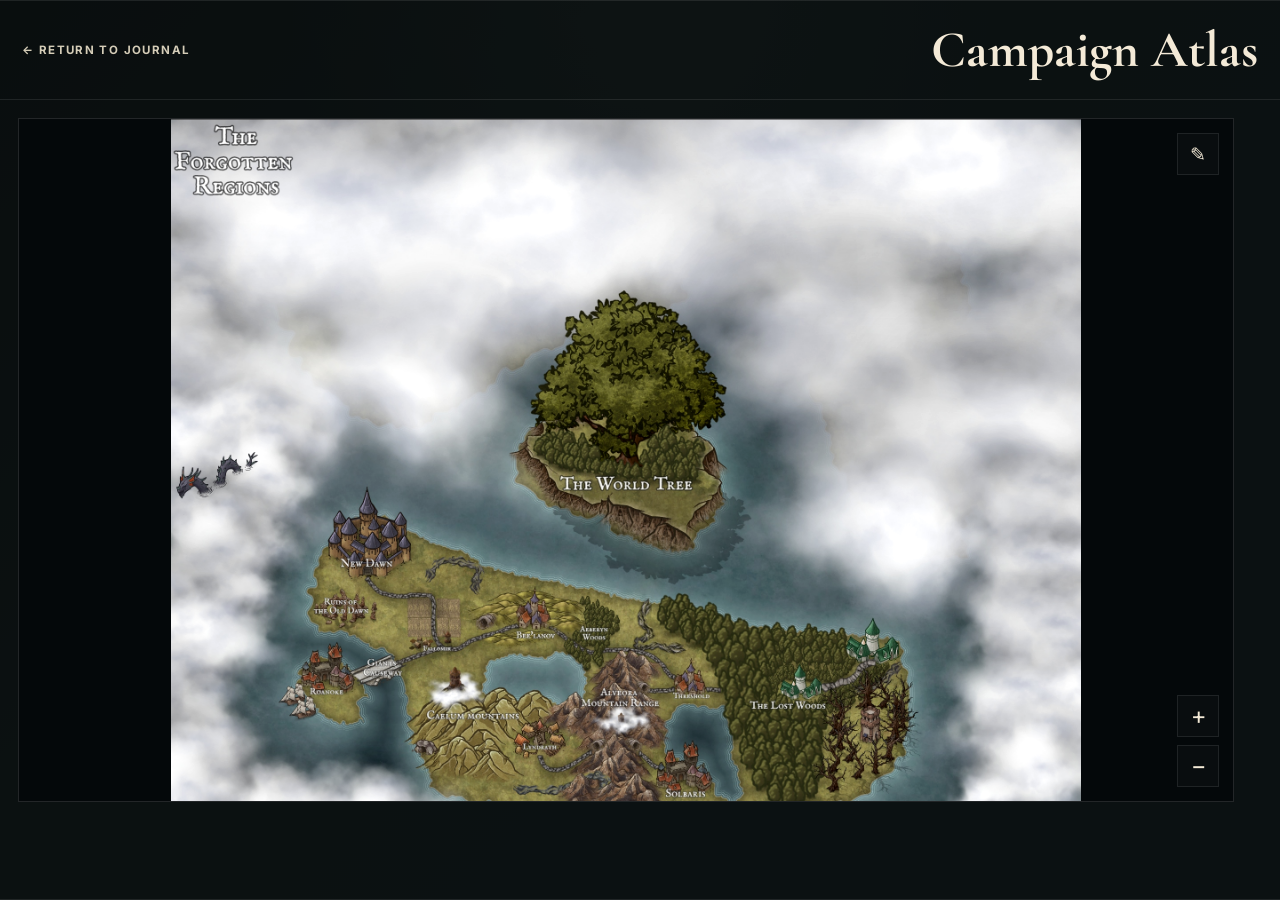
==== map.html @ 9b757362 "Fix the map state logic so the world overview shows by default, point descriptions show when clicked" ====
<!DOCTYPE html>
<html lang="en">
  <head>
    <meta charset="UTF-8" />
    <meta name="viewport" content="width=device-width, initial-scale=1.0" />
    <title>First Light | Interactive Campaign Map</title>
    <meta
      name="description"
      content="Interactive campaign map for the First Light adventure."
    />
    <link rel="preconnect" href="https://fonts.googleapis.com" />
    <link rel="preconnect" href="https://fonts.gstatic.com" crossorigin />
    <link
      href="https://fonts.googleapis.com/css2?family=Cormorant+Garamond:wght@400;500;600;700&family=Inter:wght@400;500;600;700&display=swap"
      rel="stylesheet"
    />
    <style>
      * { box-sizing: border-box; }

      :root {
        --bg: #0b1114;
        --panel: rgba(14, 18, 21, 0.86);
        --panel-soft: rgba(255, 255, 255, 0.04);
        --gold: #d9b56b;
        --ink: #f4ead7;
        --muted: #d5cdb8;
        --edge: rgba(255,255,255,0.09);
        --danger: #cf7c6f;
      }

      html, body {
        margin: 0;
        min-height: 100%;
        height: 100%;
        background:
          radial-gradient(circle at top, rgba(94, 119, 106, 0.16), transparent 32%),
          linear-gradient(135deg, #06090b 0%, #0f1719 35%, #111b20 100%);
        color: var(--ink);
        font-family: "Inter", sans-serif;
      }

      body {
        display: flex;
        justify-content: center;
        align-items: stretch;
        padding: 0;
      }

      .map-page {
        width: 100vw;
        max-width: none;
        background: rgba(10, 15, 16, 0.8);
        border: 1px solid var(--edge);
        border-left: none;
        border-right: none;
      }

      .topbar {
        display: flex;
        justify-content: space-between;
        align-items: center;
        gap: 16px;
        padding: 18px 22px;
        border-bottom: 1px solid var(--edge);
      }

      .back-link {
        color: var(--muted);
        text-decoration: none;
        letter-spacing: 0.12em;
        text-transform: uppercase;
        font-size: 0.72rem;
        font-weight: 700;
      }

      .header-title {
        font-family: "Cormorant Garamond", Georgia, serif;
        font-size: clamp(2.2rem, 4vw, 3.4rem);
        margin: 0;
      }

      .map-layout {
        display: grid;
        grid-template-columns: minmax(0, 1fr);
        gap: 18px;
        padding: 18px;
      }

      .map-layout.with-panel {
        grid-template-columns: minmax(0, 2.2fr) minmax(260px, 0.8fr);
      }

      .map-stage-wrap {
        position: relative;
        border: 1px solid var(--edge);
        background: #0d1113;
        overflow: hidden;
        min-height: 420px;
        aspect-ratio: 16 / 9;
        max-height: 76vh;
      }

      .map-stage {
        position: relative;
        width: 100%;
        height: 100%;
        min-height: 420px;
        overflow: hidden;
        cursor: grab;
        user-select: none;
      }

      .map-stage.dragging {
        cursor: grabbing;
      }

      .map-viewport {
        position: absolute;
        inset: 0;
        transform-origin: center center;
        transition: transform 0.12s ease-out;
      }

      .map-image {
        position: absolute;
        inset: 0;
        width: 100%;
        height: 100%;
        object-fit: contain;
        object-position: center center;
        background: #0d1113;
        filter: saturate(0.85) contrast(1.08);
      }

      .map-pin {
        position: absolute;
        width: 18px;
        height: 18px;
        border-radius: 50%;
        padding: 0;
        border: 2px solid rgba(255,255,255,0.8);
        background: radial-gradient(circle, #f7e7b4 0%, #d7b157 45%, #8d671e 100%);
        box-shadow: 0 0 0 7px rgba(215,177,87,0.2), 0 0 18px rgba(215,177,87,0.45);
        transform: translate(-50%, -50%);
        cursor: pointer;
        transition: transform 120ms ease, box-shadow 120ms ease;
        z-index: 2;
      }

      .map-pin:hover,
      .map-pin.selected {
        transform: translate(-50%, -50%) scale(1.16);
        box-shadow: 0 0 0 8px rgba(215,177,87,0.26), 0 0 22px rgba(215,177,87,0.6);
      }

      .map-pin.selected {
        outline: 2px solid rgba(255,255,255,0.9);
      }

      .panel-toggle {
        position: absolute;
        top: 14px;
        right: 14px;
        z-index: 5;
        width: 42px;
        height: 42px;
        display: inline-flex;
        align-items: center;
        justify-content: center;
        border: 1px solid var(--edge);
        background: rgba(10, 15, 16, 0.82);
        color: var(--ink);
        font-size: 1.2rem;
        cursor: pointer;
      }

      .map-details {
        display: none;
        background: rgba(255,255,255,0.02);
        border: 1px solid var(--edge);
        padding: 18px;
      }

      .map-layout.with-panel .map-details {
        display: block;
      }

      .zoom-controls {
        position: absolute;
        right: 14px;
        bottom: 14px;
        display: flex;
        flex-direction: column;
        gap: 8px;
        z-index: 4;
      }

      .zoom-controls button {
        width: 42px;
        height: 42px;
        font-size: 1.5rem;
        line-height: 1;
        padding: 0;
        border: 1px solid var(--edge);
        background: rgba(10, 15, 16, 0.84);
        color: var(--ink);
        cursor: pointer;
      }

      .zoom-controls button:disabled {
        opacity: 0.45;
        cursor: not-allowed;
      }

      .panel-kicker {
        margin: 0 0 8px;
        color: var(--gold);
        text-transform: uppercase;
        letter-spacing: 0.15em;
        font-size: 0.66rem;
        font-weight: 700;
      }

      .chapter-summary h2 {
        margin: 0 0 12px;
        font-family: "Cormorant Garamond", Georgia, serif;
        font-size: clamp(2.2rem, 3vw, 3rem);
        line-height: 0.9;
      }

      .chapter-summary p {
        color: var(--muted);
        line-height: 1.7;
        margin: 0 0 18px;
      }

      .meta-list {
        display: flex;
        flex-wrap: wrap;
        gap: 10px;
      }

      .meta-list span {
        display: inline-block;
        border: 1px solid rgba(255,255,255,0.08);
        background: rgba(255,255,255,0.025);
        padding: 8px 10px;
        text-transform: uppercase;
        letter-spacing: 0.08em;
        font-size: 0.68rem;
        color: var(--muted);
      }

      .editor-panel {
        margin-top: 18px;
        padding-top: 18px;
        border-top: 1px solid var(--edge);
      }

      .editor-header h3 {
        margin: 0;
        font-family: "Cormorant Garamond", Georgia, serif;
        font-size: clamp(1.8rem, 2vw, 2.5rem);
      }

      .button-row {
        display: flex;
        flex-wrap: wrap;
        gap: 8px;
        margin-bottom: 14px;
      }

      button {
        font: inherit;
        border: 1px solid var(--edge);
        background: rgba(255,255,255,0.03);
        color: var(--ink);
        padding: 9px 12px;
        cursor: pointer;
      }

      button:disabled {
        opacity: 0.5;
        cursor: not-allowed;
      }

      button.primary {
        background: rgba(217,181,107,0.12);
      }

      button.alert {
        border-color: rgba(207,124,111,0.7);
      }

      .point-form {
        display: grid;
        gap: 10px;
      }

      .point-form label {
        display: grid;
        gap: 6px;
        color: var(--muted);
        font-size: 0.74rem;
        letter-spacing: 0.04em;
        text-transform: uppercase;
      }

      .point-form input,
      .point-form textarea {
        width: 100%;
        background: rgba(255,255,255,0.02);
        border: 1px solid var(--edge);
        color: var(--ink);
        padding: 10px 12px;
        font: inherit;
      }

      .point-form textarea {
        min-height: 100px;
        resize: vertical;
      }

      .coord-grid {
        display: grid;
        grid-template-columns: repeat(2, minmax(0, 1fr));
        gap: 10px;
      }

      .status-text {
        margin-top: 10px;
        color: var(--gold);
        min-height: 18px;
        font-size: 0.74rem;
      }

      @media (max-width: 860px) {
        .map-layout.with-panel {
          grid-template-columns: 1fr;
        }

        .map-stage,
        .map-stage-wrap {
          min-height: 360px;
          aspect-ratio: 16 / 10;
        }
      }
    </style>
  </head>
  <body>
    <div class="map-page">
      <header class="topbar">
        <a class="back-link" href="index.html">← Return to Journal</a>
        <h1 class="header-title">Campaign Atlas</h1>
      </header>

      <main class="map-layout" id="mapLayout">
        <div class="map-stage-wrap">
          <button id="panelToggleBtn" class="panel-toggle" type="button" aria-label="Toggle map details" aria-expanded="false">✎</button>
          <div class="map-stage" id="mapStage" aria-label="Campaign map viewport">
            <div class="map-viewport" id="mapViewport">
              <img class="map-image" id="mapImage" src="image-1.png" alt="Interactive campaign map" />
            </div>
            <div class="zoom-controls" aria-label="Map zoom controls">
              <button id="zoomInBtn" type="button" aria-label="Zoom in">+</button>
              <button id="zoomOutBtn" type="button" aria-label="Zoom out">−</button>
            </div>
          </div>
        </div>

        <aside class="map-details" id="mapDetails" aria-live="polite">
          <p class="panel-kicker">Waypoint</p>
          <div class="chapter-summary">
            <h2 id="map-title">The Known World</h2>
            <p id="map-summary">Across the broken frontier of the Old Kingdom...</p>
            <div class="meta-list">
              <span id="map-location">The First Light Campaign</span>
              <span id="map-session">World Overview</span>
            </div>
          </div>

          <div class="editor-panel">
            <div class="editor-header">
              <h3>Map Editor</h3>
            </div>

            <div class="button-row">
              <button id="addPointBtn" class="primary" type="button">Add Point</button>
              <button id="connectTokenBtn" type="button">Add GitHub Token</button>
              <button id="saveLocalBtn" type="button">Save Browser</button>
            </div>

            <div class="button-row">
              <button id="publishBtn" type="button" disabled>Publish Disabled</button>
            </div>

            <form class="point-form" id="pointForm">
              <label>
                Title
                <input id="titleInput" type="text" value="" placeholder="Select a location" />
              </label>

              <label>
                Location
                <input id="locationInput" type="text" value="" placeholder="Location" />
              </label>

              <label>
                Session
                <input id="sessionInput" type="text" value="" placeholder="Session" />
              </label>

              <label>
                Image URL
                <input id="imageInput" type="url" value="" placeholder="Image URL" />
              </label>

              <label>
                Summary
                <textarea id="summaryInput" placeholder="Choose a point to view its description."></textarea>
              </label>

              <div class="coord-grid">
                <label>
                  X %
                  <input id="xInput" type="number" min="0" max="100" step="1" value="50" />
                </label>
                <label>
                  Y %
                  <input id="yInput" type="number" min="0" max="100" step="1" value="50" />
                </label>
              </div>

              <div class="button-row">
                <button id="deletePointBtn" class="alert" type="button">Delete Point</button>
              </div>
            </form>

            <div id="statusText" class="status-text" aria-live="polite"></div>
          </div>
        </aside>
      </main>
    </div>

    <script>
      const STORAGE_KEY = 'firstLightCampaignMapData';
      const TOKEN_STORAGE_KEY = 'firstLightGithubToken';
      const MAP_EDGE_PADDING = 8;

      const WORLD_OVERVIEW = {
        title: 'The Known World',
        location: 'The First Light Campaign',
        session: 'World Overview',
        summary: 'Across the broken frontier of the Old Kingdom, rival realms, haunted woods, and forgotten shrines shape the fate of the campaign. Some roads are safe, most are not, and every travel-worn path carries a story still waiting to be told.',
        image: 'https://images.unsplash.com/photo-1501785888041-af3ef285b470?auto=format&fit=crop&w=1200&q=80',
        x: 50,
        y: 50,
        description: 'The campaign unfolds across a fractured frontier of ancient kingdoms, haunted wilds, and forgotten shrines. The world is full of broken oaths, old magic, and danger that waits just beyond the nearest road.'
      };

      const DEFAULT_POINTS = [
        { title: 'The Whispering Forest', location: 'Forest of Hollow Pine', session: 'Session 01', summary: 'The party enters the Blackbriar frontier, where a forgotten lantern is said to have warmed the land before the first winter of ruin. Old roots sway like whispers, and every trail seems to remember a story no one told aloud.', description: 'A moonlit woodland of ash-pale trees and whispering roots where the campaign begins under a lantern omen and a broken frontier road.', image: 'https://images.unsplash.com/photo-1448375240586-882707db888b?auto=format&fit=crop&w=1200&q=80', x: 18, y: 30 },
        { title: 'Ashes of the Moor', location: 'The Emberfen', session: 'Session 02', summary: 'A ruined keep rises from a field of smoldering heather, where the cult’s first ash-mark is found beneath a collapsed bell tower. The air tastes of smoke and prophecy.', description: 'A burned moor of cracked stone, collapsing towers, and ash-marked cult sigils where the old kingdom still breathes through smoke and prayer.', image: 'https://images.unsplash.com/photo-1500530855697-b586d89ba3ee?auto=format&fit=crop&w=1200&q=80', x: 32, y: 58 },
        { title: 'The Shattered Tide', location: 'Nightmere Coast', session: 'Session 03', summary: 'A drowned chapel and black tide pull the party toward an enemy they cannot name, where sea sigils pulse beneath the moon, and the dead follow the sound of bells across the sand.', description: 'A moonlit coast haunted by drowned shrines, salt-stained ruins, and a black tide that carries the voices of the drowned.', image: 'https://images.unsplash.com/photo-1500375592092-40eb2168fd21?auto=format&fit=crop&w=1200&q=80', x: 62, y: 72 },
        { title: 'The Iron Ridge', location: 'Stormglass Peaks', session: 'Session 04', summary: 'The mountains answer with thunder and glacier-cold silence. Within the ruined fortress, a crown of stormsteel is hidden behind a door that only opens to a vow.', description: 'A thunder-ridden mountain pass where broken fortresses cling to glacier cliffs and stormsteel relics wait beneath frozen silence.', image: 'https://images.unsplash.com/photo-1464822759023-fed622ff2c3b?auto=format&fit=crop&w=1200&q=80', x: 72, y: 28 },
        { title: 'The Glass Marsh', location: 'Mire of Sable Reed', session: 'Session 05', summary: 'The marsh gleams like broken glass beneath the twilight, where reeds whisper in a hundred old dialects and every lantern-light marks a forbidden oath.', description: 'A mirrored swamp of translucent water, whispering reeds, and old oaths preserved in lightless pools that reflect the sky like shards of glass.', image: 'https://images.unsplash.com/photo-1473448912268-2022ce9509d8?auto=format&fit=crop&w=1200&q=80', x: 48, y: 46 },
        { title: 'The Vault of Echoes', location: 'Lair of Silent Bells', session: 'Session 06', summary: 'Beneath the ruins of a collapsed citadel, a chamber of listening stone stores every memory in a different bell tone. The cult’s plan grows more dreadful with each answering chime.', description: 'A buried chamber beneath ruined stone where listening bells hold memory itself, and every passage rings with a forgotten voice.', image: 'https://images.unsplash.com/photo-1470770841072-f978cf4d019e?auto=format&fit=crop&w=1200&q=80', x: 56, y: 18 },
        { title: 'The Hollow Crown', location: 'Fane of Last Winter', session: 'Session 07', summary: 'A dead throne room opens beneath a frozen shrine, revealing the final living remnant of a kingdom that chose ritual over mercy. The party must decide whether to break or wear the crown.', description: 'A frozen shrine and throne room at the edge of the world where kings once chose ritual over mercy and still linger in frost.', image: 'https://images.unsplash.com/photo-1506744038136-46273834b3fb?auto=format&fit=crop&w=900&q=80', x: 24, y: 14 },
        { title: 'First Dawn', location: 'Skyreach Observatory', session: 'Session 08', summary: 'At the peak of the world, the signal of the first dawn waits under a temple of stars. The final cost of the ritual is no longer hidden; it is carried in the hands of the heroes who chose to answer it.', description: 'The highest observatory in the world, where a star-temple waits above the clouds and the first true dawn is still being chosen by the heroes below.', image: 'https://images.unsplash.com/photo-1501785888041-af3ef285b470?auto=format&fit=crop&w=1200&q=80', x: 82, y: 16 }
      ];

      const mapLayout = document.getElementById('mapLayout');
      const mapStage = document.getElementById('mapStage');
      const mapViewport = document.getElementById('mapViewport');
      const mapImage = document.getElementById('mapImage');
      const titleInput = document.getElementById('titleInput');
      const locationInput = document.getElementById('locationInput');
      const sessionInput = document.getElementById('sessionInput');
      const summaryInput = document.getElementById('summaryInput');
      const imageInput = document.getElementById('imageInput');
      const xInput = document.getElementById('xInput');
      const yInput = document.getElementById('yInput');
      const mapTitle = document.getElementById('map-title');
      const mapSummary = document.getElementById('map-summary');
      const mapLocation = document.getElementById('map-location');
      const mapSession = document.getElementById('map-session');
      const statusText = document.getElementById('statusText');
      const addPointBtn = document.getElementById('addPointBtn');
      const connectTokenBtn = document.getElementById('connectTokenBtn');
      const saveLocalBtn = document.getElementById('saveLocalBtn');
      const publishBtn = document.getElementById('publishBtn');
      const deletePointBtn = document.getElementById('deletePointBtn');
      const zoomInBtn = document.getElementById('zoomInBtn');
      const zoomOutBtn = document.getElementById('zoomOutBtn');
      const panelToggleBtn = document.getElementById('panelToggleBtn');
      const locationDescription = document.getElementById('mapDetails');

      let selectedIndex = null;
      let dragIndex = null;
      let dragPan = null;
      let zoom = 1;
      let panX = 0;
      let panY = 0;
      let editMode = false;

      const MIN_ZOOM = 0.6;
      const MAX_ZOOM = 2.2;
      const ZOOM_STEP = 0.2;

      function clamp(value, min, max) {
        return Math.min(Math.max(value, min), max);
      }

      function normalizePointValue(value, fallback = 50) {
        const number = Number(value);
        if (!Number.isFinite(number)) return fallback;
        return clamp(number, MAP_EDGE_PADDING, 100 - MAP_EDGE_PADDING);
      }

      function getPanLimits() {
        const stageWidth = mapStage.clientWidth;
        const stageHeight = mapStage.clientHeight;
        const imageWidth = mapImage.naturalWidth || stageWidth;
        const imageHeight = mapImage.naturalHeight || stageHeight;
        const scaledWidth = imageWidth * zoom;
        const scaledHeight = imageHeight * zoom;
        const maxX = Math.max(0, (scaledWidth - stageWidth) / 2);
        const maxY = Math.max(0, (scaledHeight - stageHeight) / 2);
        return { maxX, maxY };
      }

      function syncPanPosition() {
        const { maxX, maxY } = getPanLimits();
        panX = clamp(panX, -maxX, maxX);
        panY = clamp(panY, -maxY, maxY);
        mapViewport.style.transform = `translate(${panX}px, ${panY}px) scale(${zoom})`;
      }

      function updateZoomButtons() {
        zoomInBtn.disabled = zoom >= MAX_ZOOM;
        zoomOutBtn.disabled = zoom <= MIN_ZOOM;
      }

      function recenterMap() {
        zoom = 1;
        panX = 0;
        panY = 0;
        syncPanPosition();
        updateZoomButtons();
      }

      function loadPoints() {
        try {
          const saved = JSON.parse(localStorage.getItem(STORAGE_KEY));
          if (Array.isArray(saved) && saved.length > 0) {
            return saved.map((point) => ({
              ...point,
              x: normalizePointValue(point.x, 50),
              y: normalizePointValue(point.y, 50),
              description: point.description || point.summary || WORLD_OVERVIEW.description,
            }));
          }
        } catch (error) {
          console.warn('Unable to load saved map points.', error);
        }

        return DEFAULT_POINTS;
      }

      function persistPoints() {
        localStorage.setItem(STORAGE_KEY, JSON.stringify(points));
      }

      function setEditMode(nextState) {
        editMode = Boolean(nextState);
        editModeBtn.textContent = editMode ? 'On' : 'Off';
        editModeBtn.classList.toggle('is-on', editMode);
        editModeBtn.setAttribute('aria-pressed', String(editMode));
        mapLayout.classList.toggle('with-panel', !editMode);
        panelToggleBtn.setAttribute('aria-expanded', String(!editMode));
        panelToggleBtn.title = editMode ? 'Exit edit mode' : 'Enter edit mode';
      }

      function updateDetailPanel() {
        const point = selectedIndex !== null && points[selectedIndex] ? points[selectedIndex] : null;

        if (!point) {
          mapTitle.textContent = WORLD_OVERVIEW.title;
          mapSummary.textContent = WORLD_OVERVIEW.summary;
          mapLocation.textContent = WORLD_OVERVIEW.location;
          mapSession.textContent = WORLD_OVERVIEW.session;
          document.getElementById('locationDescription')?.replaceChildren(
            document.createTextNode('World overview: ' + WORLD_OVERVIEW.description)
          );
          return;
        }

        mapTitle.textContent = point.title;
        mapSummary.textContent = point.summary;
        mapLocation.textContent = point.location;
        mapSession.textContent = point.session;
        const locationText = document.getElementById('locationDescription');
        if (locationText) {
          locationText.innerHTML = `<strong>${point.location}:</strong> ${point.description || point.summary}`;
        }
      }

      function renderPins() {
        const existingPins = mapViewport.querySelectorAll('.map-pin');
        existingPins.forEach((pin) => pin.remove());

        points.forEach((point, index) => {
          const pin = document.createElement('button');
          pin.type = 'button';
          pin.className = 'map-pin' + (index === selectedIndex ? ' selected' : '');
          pin.style.left = `${point.x}%`;
          pin.style.top = `${point.y}%`;
          pin.title = point.title;
          pin.setAttribute('aria-label', `${point.title} marker`);

          pin.addEventListener('click', (event) => {
            event.stopPropagation();
            selectedIndex = index;
            renderPins();
            updateDetailPanel();
          });

          pin.addEventListener('pointerdown', (event) => {
            if (event.button !== 0) return;
            event.preventDefault();

            if (!editMode) {
              selectedIndex = index;
              renderPins();
              updateDetailPanel();
              return;
            }

            dragIndex = index;
            selectedIndex = index;
            renderPins();
            updateDetailPanel();
          });

          mapViewport.appendChild(pin);
        });
      }

      function initializeMap() {
        if (mapImage.complete) {
          syncPanPosition();
        } else {
          mapImage.addEventListener('load', syncPanPosition, { once: true });
        }

        setEditMode(false);
        renderPins();
        updateDetailPanel();
        updateZoomButtons();
      }

      function zoomMap(direction) {
        const nextZoom = clamp(zoom + direction * ZOOM_STEP, MIN_ZOOM, MAX_ZOOM);
        if (nextZoom === zoom) return;
        zoom = nextZoom;
        syncPanPosition();
        updateZoomButtons();
      }

      mapStage.addEventListener('click', (event) => {
        if (event.target.closest('.map-pin')) return;
        if (event.target !== mapStage && !event.target.closest('.map-image')) return;
        selectedIndex = null;
        renderPins();
        updateDetailPanel();
      });

      mapStage.addEventListener('pointerdown', (event) => {
        if (event.target.closest('.map-pin')) return;
        if (event.button !== 0) return;
        dragPan = { x: event.clientX, y: event.clientY };
        mapStage.classList.add('dragging');
      });

      document.addEventListener('pointermove', (event) => {
        if (dragIndex !== null && editMode) {
          const rect = mapStage.getBoundingClientRect();
          const x = ((event.clientX - rect.left) / rect.width) * 100;
          const y = ((event.clientY - rect.top) / rect.height) * 100;
          const point = points[dragIndex];
          if (!point) return;

          point.x = normalizePointValue(x, 50);
          point.y = normalizePointValue(y, 50);
          selectedIndex = dragIndex;
          persistPoints();
          renderPins();
          updateDetailPanel();
        }

        if (dragPan) {
          const dx = event.clientX - dragPan.x;
          const dy = event.clientY - dragPan.y;
          dragPan.x = event.clientX;
          dragPan.y = event.clientY;
          panX += dx / zoom;
          panY += dy / zoom;
          syncPanPosition();
        }
      });

      document.addEventListener('pointerup', () => {
        if (dragIndex !== null) {
          dragIndex = null;
        }

        if (dragPan) {
          dragPan = null;
          mapStage.classList.remove('dragging');
          recenterMap();
        }
      });

      panelToggleBtn.addEventListener('click', () => {
        setEditMode(!editMode);
      });

      document.getElementById('editModeBtn')?.addEventListener('click', () => {
        setEditMode(!editMode);
      });

      zoomInBtn.addEventListener('click', () => zoomMap(1));
      zoomOutBtn.addEventListener('click', () => zoomMap(-1));

      const points = loadPoints();
      initializeMap();
    </script>
  </body>
</html>
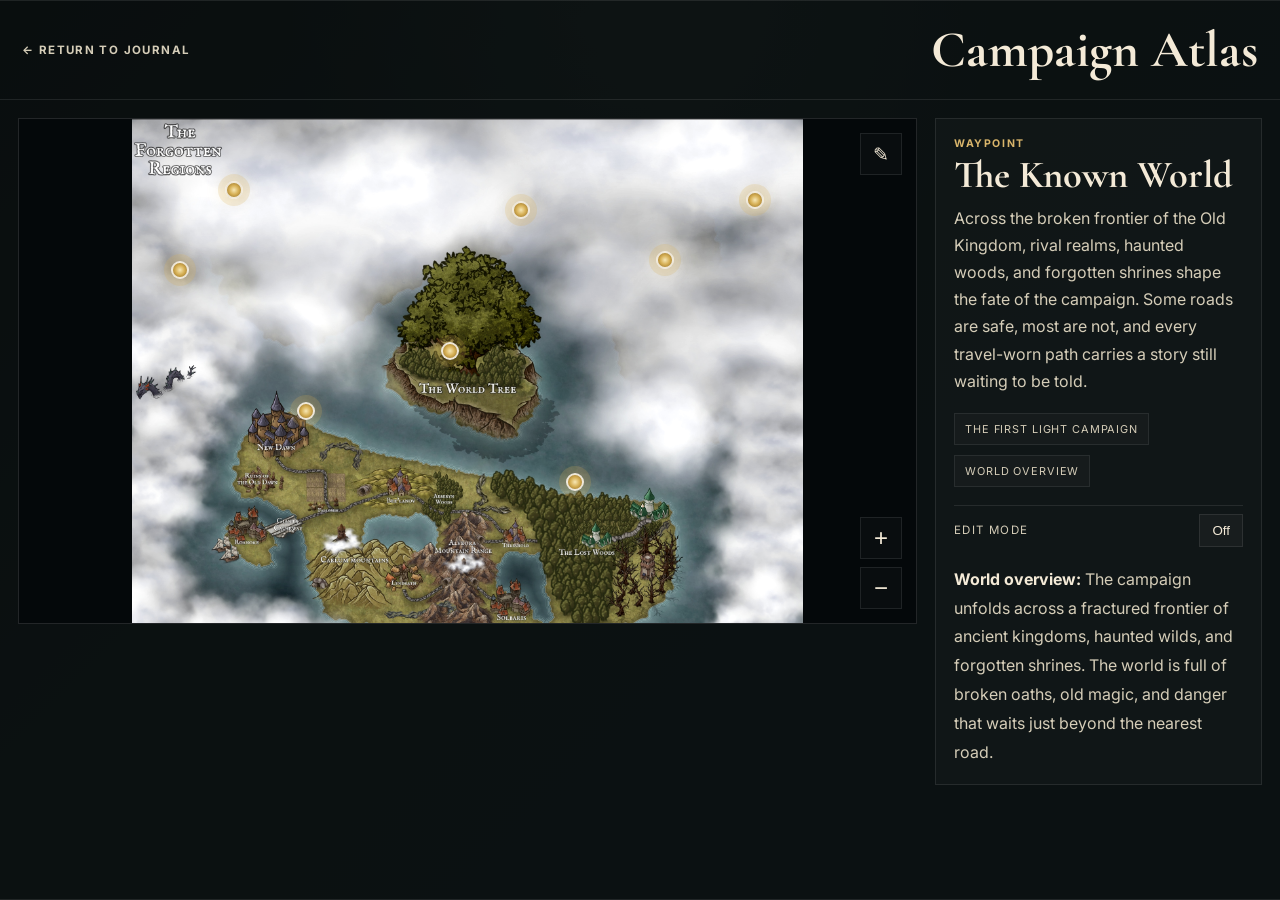
==== commit 6ff83041: "Fix the map interaction logic so the pencil button toggles edit mode reliably and point selection no" ====
--- a/map.html
+++ b/map.html
@@ -251,87 +251,44 @@
         color: var(--muted);
       }
 
-      .editor-panel {
-        margin-top: 18px;
-        padding-top: 18px;
+      .detail-actions {
+        display: flex;
+        justify-content: space-between;
+        align-items: center;
+        gap: 10px;
+        margin: 18px 0;
+        padding-top: 8px;
         border-top: 1px solid var(--edge);
       }
 
-      .editor-header h3 {
-        margin: 0;
-        font-family: "Cormorant Garamond", Georgia, serif;
-        font-size: clamp(1.8rem, 2vw, 2.5rem);
-      }
-
-      .button-row {
-        display: flex;
-        flex-wrap: wrap;
-        gap: 8px;
-        margin-bottom: 14px;
-      }
-
-      button {
-        font: inherit;
+      .toggle-label {
+        color: var(--muted);
+        font-size: 0.72rem;
+        letter-spacing: 0.12em;
+        text-transform: uppercase;
+      }
+
+      .edit-toggle {
         border: 1px solid var(--edge);
         background: rgba(255,255,255,0.03);
         color: var(--ink);
-        padding: 9px 12px;
+        padding: 8px 12px;
         cursor: pointer;
       }
 
-      button:disabled {
-        opacity: 0.5;
-        cursor: not-allowed;
-      }
-
-      button.primary {
+      .edit-toggle.is-on {
         background: rgba(217,181,107,0.12);
-      }
-
-      button.alert {
-        border-color: rgba(207,124,111,0.7);
-      }
-
-      .point-form {
-        display: grid;
-        gap: 10px;
-      }
-
-      .point-form label {
-        display: grid;
-        gap: 6px;
+        border-color: rgba(217,181,107,0.7);
+      }
+
+      .location-description {
+        line-height: 1.8;
         color: var(--muted);
-        font-size: 0.74rem;
-        letter-spacing: 0.04em;
-        text-transform: uppercase;
-      }
-
-      .point-form input,
-      .point-form textarea {
-        width: 100%;
-        background: rgba(255,255,255,0.02);
-        border: 1px solid var(--edge);
+        margin: 0;
+      }
+
+      .location-description strong {
         color: var(--ink);
-        padding: 10px 12px;
-        font: inherit;
-      }
-
-      .point-form textarea {
-        min-height: 100px;
-        resize: vertical;
-      }
-
-      .coord-grid {
-        display: grid;
-        grid-template-columns: repeat(2, minmax(0, 1fr));
-        gap: 10px;
-      }
-
-      .status-text {
-        margin-top: 10px;
-        color: var(--gold);
-        min-height: 18px;
-        font-size: 0.74rem;
       }
 
       @media (max-width: 860px) {
@@ -354,9 +311,9 @@
         <h1 class="header-title">Campaign Atlas</h1>
       </header>
 
-      <main class="map-layout" id="mapLayout">
+      <main class="map-layout with-panel" id="mapLayout">
         <div class="map-stage-wrap">
-          <button id="panelToggleBtn" class="panel-toggle" type="button" aria-label="Toggle map details" aria-expanded="false">✎</button>
+          <button id="panelToggleBtn" class="panel-toggle" type="button" aria-label="Toggle map details" aria-expanded="true">✎</button>
           <div class="map-stage" id="mapStage" aria-label="Campaign map viewport">
             <div class="map-viewport" id="mapViewport">
               <img class="map-image" id="mapImage" src="image-1.png" alt="Interactive campaign map" />
@@ -379,72 +336,20 @@
             </div>
           </div>
 
-          <div class="editor-panel">
-            <div class="editor-header">
-              <h3>Map Editor</h3>
-            </div>
-
-            <div class="button-row">
-              <button id="addPointBtn" class="primary" type="button">Add Point</button>
-              <button id="connectTokenBtn" type="button">Add GitHub Token</button>
-              <button id="saveLocalBtn" type="button">Save Browser</button>
-            </div>
-
-            <div class="button-row">
-              <button id="publishBtn" type="button" disabled>Publish Disabled</button>
-            </div>
-
-            <form class="point-form" id="pointForm">
-              <label>
-                Title
-                <input id="titleInput" type="text" value="" placeholder="Select a location" />
-              </label>
-
-              <label>
-                Location
-                <input id="locationInput" type="text" value="" placeholder="Location" />
-              </label>
-
-              <label>
-                Session
-                <input id="sessionInput" type="text" value="" placeholder="Session" />
-              </label>
-
-              <label>
-                Image URL
-                <input id="imageInput" type="url" value="" placeholder="Image URL" />
-              </label>
-
-              <label>
-                Summary
-                <textarea id="summaryInput" placeholder="Choose a point to view its description."></textarea>
-              </label>
-
-              <div class="coord-grid">
-                <label>
-                  X %
-                  <input id="xInput" type="number" min="0" max="100" step="1" value="50" />
-                </label>
-                <label>
-                  Y %
-                  <input id="yInput" type="number" min="0" max="100" step="1" value="50" />
-                </label>
-              </div>
-
-              <div class="button-row">
-                <button id="deletePointBtn" class="alert" type="button">Delete Point</button>
-              </div>
-            </form>
-
-            <div id="statusText" class="status-text" aria-live="polite"></div>
+          <div class="detail-actions">
+            <span class="toggle-label">Edit mode</span>
+            <button id="editModeBtn" class="edit-toggle" type="button" aria-pressed="false">Off</button>
           </div>
+
+          <p class="location-description" id="locationDescription">
+            <strong>World overview:</strong> The campaign unfolds across a fractured frontier of ancient kingdoms, haunted wilds, and forgotten shrines.
+          </p>
         </aside>
       </main>
     </div>
 
     <script>
       const STORAGE_KEY = 'firstLightCampaignMapData';
-      const TOKEN_STORAGE_KEY = 'firstLightGithubToken';
       const MAP_EDGE_PADDING = 8;
 
       const WORLD_OVERVIEW = {
@@ -452,10 +357,10 @@
         location: 'The First Light Campaign',
         session: 'World Overview',
         summary: 'Across the broken frontier of the Old Kingdom, rival realms, haunted woods, and forgotten shrines shape the fate of the campaign. Some roads are safe, most are not, and every travel-worn path carries a story still waiting to be told.',
+        description: 'The campaign unfolds across a fractured frontier of ancient kingdoms, haunted wilds, and forgotten shrines. The world is full of broken oaths, old magic, and danger that waits just beyond the nearest road.',
         image: 'https://images.unsplash.com/photo-1501785888041-af3ef285b470?auto=format&fit=crop&w=1200&q=80',
         x: 50,
-        y: 50,
-        description: 'The campaign unfolds across a fractured frontier of ancient kingdoms, haunted wilds, and forgotten shrines. The world is full of broken oaths, old magic, and danger that waits just beyond the nearest road.'
+        y: 50
       };
 
       const DEFAULT_POINTS = [
@@ -473,27 +378,15 @@
       const mapStage = document.getElementById('mapStage');
       const mapViewport = document.getElementById('mapViewport');
       const mapImage = document.getElementById('mapImage');
-      const titleInput = document.getElementById('titleInput');
-      const locationInput = document.getElementById('locationInput');
-      const sessionInput = document.getElementById('sessionInput');
-      const summaryInput = document.getElementById('summaryInput');
-      const imageInput = document.getElementById('imageInput');
-      const xInput = document.getElementById('xInput');
-      const yInput = document.getElementById('yInput');
       const mapTitle = document.getElementById('map-title');
       const mapSummary = document.getElementById('map-summary');
       const mapLocation = document.getElementById('map-location');
       const mapSession = document.getElementById('map-session');
-      const statusText = document.getElementById('statusText');
-      const addPointBtn = document.getElementById('addPointBtn');
-      const connectTokenBtn = document.getElementById('connectTokenBtn');
-      const saveLocalBtn = document.getElementById('saveLocalBtn');
-      const publishBtn = document.getElementById('publishBtn');
-      const deletePointBtn = document.getElementById('deletePointBtn');
+      const locationDescription = document.getElementById('locationDescription');
+      const editModeBtn = document.getElementById('editModeBtn');
+      const panelToggleBtn = document.getElementById('panelToggleBtn');
       const zoomInBtn = document.getElementById('zoomInBtn');
       const zoomOutBtn = document.getElementById('zoomOutBtn');
-      const panelToggleBtn = document.getElementById('panelToggleBtn');
-      const locationDescription = document.getElementById('mapDetails');
 
       let selectedIndex = null;
       let dragIndex = null;
@@ -547,6 +440,40 @@
         panY = 0;
         syncPanPosition();
         updateZoomButtons();
+      }
+
+      function setPanelVisible(nextState) {
+        mapLayout.classList.toggle('with-panel', nextState);
+        panelToggleBtn.setAttribute('aria-expanded', String(nextState));
+        panelToggleBtn.title = nextState ? 'Hide map details' : 'Show map details';
+      }
+
+      function setEditMode(nextState) {
+        editMode = Boolean(nextState);
+        editModeBtn.textContent = editMode ? 'On' : 'Off';
+        editModeBtn.classList.toggle('is-on', editMode);
+        editModeBtn.setAttribute('aria-pressed', String(editMode));
+        panelToggleBtn.textContent = editMode ? '✎' : '✎';
+        setPanelVisible(!editMode);
+      }
+
+      function updateDetailPanel() {
+        const point = selectedIndex !== null && points[selectedIndex] ? points[selectedIndex] : null;
+
+        if (!point) {
+          mapTitle.textContent = WORLD_OVERVIEW.title;
+          mapSummary.textContent = WORLD_OVERVIEW.summary;
+          mapLocation.textContent = WORLD_OVERVIEW.location;
+          mapSession.textContent = WORLD_OVERVIEW.session;
+          locationDescription.innerHTML = `<strong>World overview:</strong> ${WORLD_OVERVIEW.description}`;
+          return;
+        }
+
+        mapTitle.textContent = point.title;
+        mapSummary.textContent = point.summary;
+        mapLocation.textContent = point.location;
+        mapSession.textContent = point.session;
+        locationDescription.innerHTML = `<strong>${point.location}:</strong> ${point.description || point.summary}`;
       }
 
       function loadPoints() {
@@ -563,46 +490,11 @@
         } catch (error) {
           console.warn('Unable to load saved map points.', error);
         }
-
         return DEFAULT_POINTS;
       }
 
       function persistPoints() {
         localStorage.setItem(STORAGE_KEY, JSON.stringify(points));
-      }
-
-      function setEditMode(nextState) {
-        editMode = Boolean(nextState);
-        editModeBtn.textContent = editMode ? 'On' : 'Off';
-        editModeBtn.classList.toggle('is-on', editMode);
-        editModeBtn.setAttribute('aria-pressed', String(editMode));
-        mapLayout.classList.toggle('with-panel', !editMode);
-        panelToggleBtn.setAttribute('aria-expanded', String(!editMode));
-        panelToggleBtn.title = editMode ? 'Exit edit mode' : 'Enter edit mode';
-      }
-
-      function updateDetailPanel() {
-        const point = selectedIndex !== null && points[selectedIndex] ? points[selectedIndex] : null;
-
-        if (!point) {
-          mapTitle.textContent = WORLD_OVERVIEW.title;
-          mapSummary.textContent = WORLD_OVERVIEW.summary;
-          mapLocation.textContent = WORLD_OVERVIEW.location;
-          mapSession.textContent = WORLD_OVERVIEW.session;
-          document.getElementById('locationDescription')?.replaceChildren(
-            document.createTextNode('World overview: ' + WORLD_OVERVIEW.description)
-          );
-          return;
-        }
-
-        mapTitle.textContent = point.title;
-        mapSummary.textContent = point.summary;
-        mapLocation.textContent = point.location;
-        mapSession.textContent = point.session;
-        const locationText = document.getElementById('locationDescription');
-        if (locationText) {
-          locationText.innerHTML = `<strong>${point.location}:</strong> ${point.description || point.summary}`;
-        }
       }
 
       function renderPins() {
@@ -629,14 +521,14 @@
             if (event.button !== 0) return;
             event.preventDefault();
 
-            if (!editMode) {
+            if (editMode) {
+              dragIndex = index;
               selectedIndex = index;
               renderPins();
               updateDetailPanel();
               return;
             }
 
-            dragIndex = index;
             selectedIndex = index;
             renderPins();
             updateDetailPanel();
@@ -669,10 +561,14 @@
 
       mapStage.addEventListener('click', (event) => {
         if (event.target.closest('.map-pin')) return;
-        if (event.target !== mapStage && !event.target.closest('.map-image')) return;
-        selectedIndex = null;
-        renderPins();
-        updateDetailPanel();
+        if (event.target.closest('.panel-toggle')) return;
+        if (event.target.closest('#zoomInBtn')) return;
+        if (event.target.closest('#zoomOutBtn')) return;
+        if (event.target.closest('.map-image') || event.target === mapStage) {
+          selectedIndex = null;
+          renderPins();
+          updateDetailPanel();
+        }
       });
 
       mapStage.addEventListener('pointerdown', (event) => {
@@ -721,11 +617,13 @@
         }
       });
 
-      panelToggleBtn.addEventListener('click', () => {
+      panelToggleBtn.addEventListener('click', (event) => {
+        event.stopPropagation();
         setEditMode(!editMode);
       });
 
-      document.getElementById('editModeBtn')?.addEventListener('click', () => {
+      editModeBtn.addEventListener('click', (event) => {
+        event.stopPropagation();
         setEditMode(!editMode);
       });
 
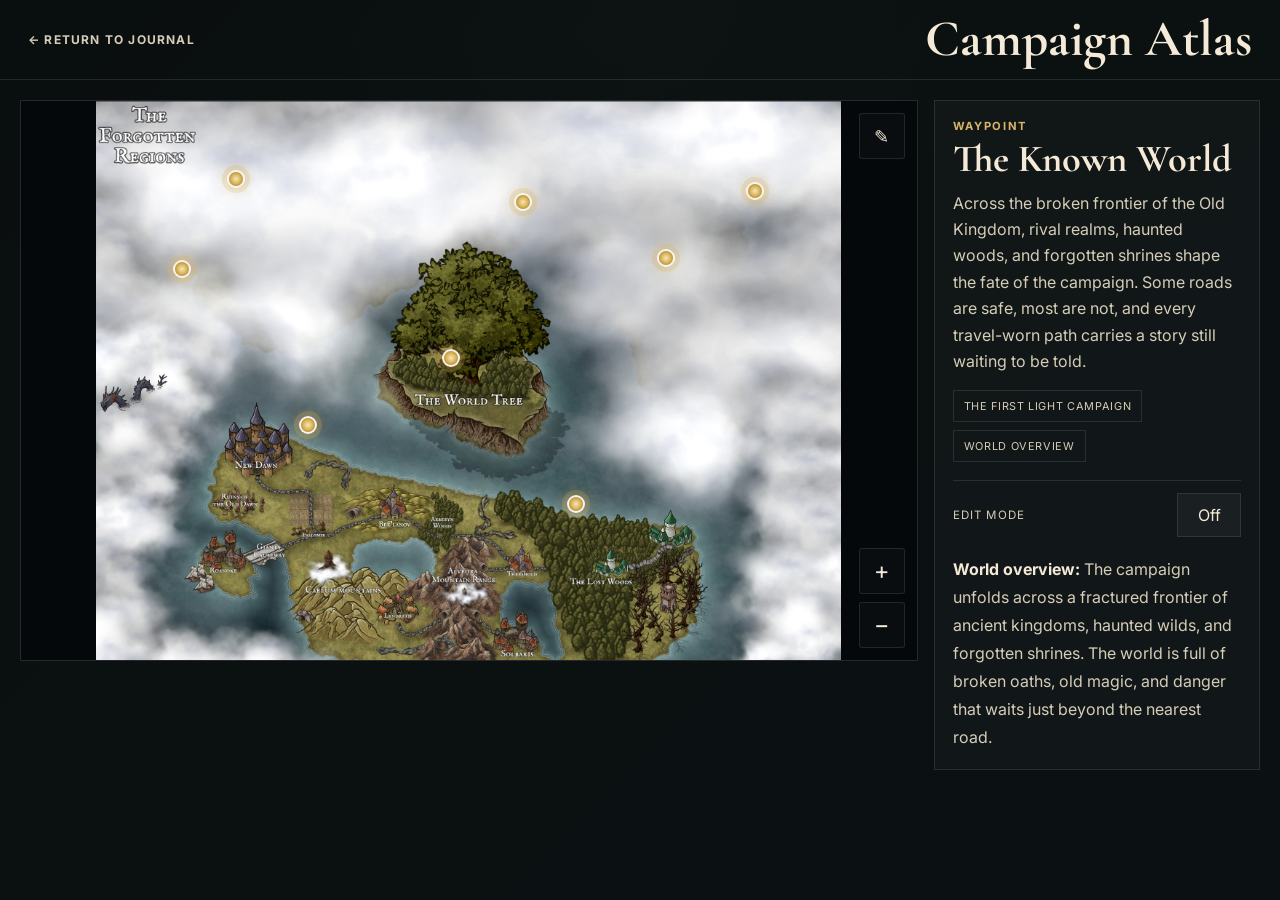
==== commit 470151ae: "Optimize interactive campaign map for mobile" ====
--- a/map.html
+++ b/map.html
@@ -2,306 +2,77 @@
 <html lang="en">
   <head>
     <meta charset="UTF-8" />
-    <meta name="viewport" content="width=device-width, initial-scale=1.0" />
+    <meta name="viewport" content="width=device-width, initial-scale=1, viewport-fit=cover" />
+    <meta name="description" content="Interactive campaign map for the First Light adventure." />
     <title>First Light | Interactive Campaign Map</title>
-    <meta
-      name="description"
-      content="Interactive campaign map for the First Light adventure."
-    />
     <link rel="preconnect" href="https://fonts.googleapis.com" />
     <link rel="preconnect" href="https://fonts.gstatic.com" crossorigin />
-    <link
-      href="https://fonts.googleapis.com/css2?family=Cormorant+Garamond:wght@400;500;600;700&family=Inter:wght@400;500;600;700&display=swap"
-      rel="stylesheet"
-    />
+    <link href="https://fonts.googleapis.com/css2?family=Cormorant+Garamond:wght@400;500;600;700&family=Inter:wght@400;500;600;700&display=swap" rel="stylesheet" />
     <style>
       * { box-sizing: border-box; }
-
-      :root {
-        --bg: #0b1114;
-        --panel: rgba(14, 18, 21, 0.86);
-        --panel-soft: rgba(255, 255, 255, 0.04);
-        --gold: #d9b56b;
-        --ink: #f4ead7;
-        --muted: #d5cdb8;
-        --edge: rgba(255,255,255,0.09);
-        --danger: #cf7c6f;
+      :root { --ink: #f4ead7; --muted: #d5cdb8; --gold: #d9b56b; --edge: rgba(255,255,255,.1); }
+      html { min-height: 100%; background: #0b1114; -webkit-text-size-adjust: 100%; }
+      body { margin: 0; min-height: 100vh; color: var(--ink); font-family: Inter, sans-serif; background: radial-gradient(circle at top, rgba(94,119,106,.16), transparent 32%), linear-gradient(135deg,#06090b,#0f1719 45%,#111b20); }
+      button, a { font: inherit; }
+      button:focus-visible, a:focus-visible { outline: 3px solid var(--gold); outline-offset: 3px; }
+      .map-page { min-height: 100vh; background: rgba(10,15,16,.8); }
+      .topbar { display:flex; justify-content:space-between; align-items:center; gap:16px; padding:14px clamp(14px,3vw,28px); border-bottom:1px solid var(--edge); }
+      .back-link { color:var(--muted); text-decoration:none; letter-spacing:.1em; text-transform:uppercase; font-size:.75rem; font-weight:700; }
+      .header-title { margin:0; font:700 clamp(1.9rem,4vw,3.4rem)/1 "Cormorant Garamond",Georgia,serif; text-align:right; }
+      .map-layout { display:grid; grid-template-columns:minmax(0,1fr); gap:16px; padding:clamp(10px,2vw,20px); max-width:1600px; margin:auto; }
+      .map-layout.with-panel { grid-template-columns:minmax(0,2.2fr) minmax(260px,.8fr); }
+      .map-stage-wrap { position:relative; min-width:0; aspect-ratio:16/10; min-height:360px; max-height:76vh; border:1px solid var(--edge); background:#0d1113; overflow:hidden; }
+      .map-stage { position:relative; width:100%; height:100%; min-height:inherit; overflow:hidden; cursor:grab; user-select:none; -webkit-user-select:none; touch-action:none; }
+      .map-stage.dragging { cursor:grabbing; }
+      .map-viewport { position:absolute; inset:0; transform-origin:center; transition:transform .12s ease-out; }
+      .map-image { position:absolute; inset:0; width:100%; height:100%; object-fit:contain; background:#0d1113; filter:saturate(.85) contrast(1.08); pointer-events:none; }
+      .map-pin { position:absolute; z-index:2; width:30px; height:30px; padding:0; border:0; border-radius:50%; background:transparent; transform:translate(-50%,-50%); cursor:pointer; touch-action:none; }
+      .map-pin::before { content:""; position:absolute; inset:6px; border:2px solid rgba(255,255,255,.9); border-radius:50%; background:radial-gradient(circle,#f7e7b4,#d7b157 50%,#8d671e); box-shadow:0 0 0 5px rgba(215,177,87,.23),0 0 16px rgba(215,177,87,.55); }
+      .map-pin:hover::before, .map-pin.selected::before { box-shadow:0 0 0 7px rgba(215,177,87,.32),0 0 20px rgba(215,177,87,.7); }
+      .map-pin.selected { outline:2px solid rgba(255,255,255,.9); outline-offset:2px; }
+      .panel-toggle, .zoom-controls button { display:flex; align-items:center; justify-content:center; width:46px; height:46px; border:1px solid var(--edge); border-radius:3px; background:rgba(10,15,16,.9); color:var(--ink); cursor:pointer; }
+      .panel-toggle { position:absolute; z-index:5; top:12px; right:12px; font-size:1.15rem; }
+      .zoom-controls { position:absolute; z-index:4; right:12px; bottom:12px; display:flex; flex-direction:column; gap:8px; }
+      .zoom-controls button { font-size:1.5rem; line-height:1; }
+      .zoom-controls button:disabled { opacity:.45; }
+      .map-details { display:none; min-width:0; padding:18px; border:1px solid var(--edge); background:rgba(255,255,255,.025); }
+      .with-panel .map-details { display:block; }
+      .panel-kicker { margin:0 0 8px; color:var(--gold); text-transform:uppercase; letter-spacing:.15em; font-size:.7rem; font-weight:700; }
+      .chapter-summary h2 { margin:0 0 12px; font:700 clamp(2rem,3vw,3rem)/.95 "Cormorant Garamond",Georgia,serif; }
+      .chapter-summary p { color:var(--muted); line-height:1.65; margin:0 0 16px; }
+      .meta-list { display:flex; flex-wrap:wrap; gap:8px; }
+      .meta-list span { padding:8px 10px; border:1px solid var(--edge); color:var(--muted); font-size:.68rem; letter-spacing:.06em; text-transform:uppercase; overflow-wrap:anywhere; }
+      .detail-actions { display:flex; justify-content:space-between; align-items:center; gap:10px; margin:18px 0; padding-top:12px; border-top:1px solid var(--edge); }
+      .toggle-label { color:var(--muted); font-size:.72rem; letter-spacing:.1em; text-transform:uppercase; }
+      .edit-toggle { min-width:64px; min-height:44px; padding:8px 12px; border:1px solid var(--edge); background:rgba(255,255,255,.04); color:var(--ink); cursor:pointer; }
+      .edit-toggle.is-on { background:rgba(217,181,107,.14); border-color:var(--gold); }
+      .location-description { margin:0; color:var(--muted); line-height:1.75; }
+      .location-description strong { color:var(--ink); }
+      @media (max-width:860px) {
+        .map-layout.with-panel { grid-template-columns:minmax(0,1fr); }
+        .map-stage-wrap { aspect-ratio:16/10; }
       }
-
-      html, body {
-        margin: 0;
-        min-height: 100%;
-        height: 100%;
-        background:
-          radial-gradient(circle at top, rgba(94, 119, 106, 0.16), transparent 32%),
-          linear-gradient(135deg, #06090b 0%, #0f1719 35%, #111b20 100%);
-        color: var(--ink);
-        font-family: "Inter", sans-serif;
+      @media (max-width:600px) {
+        .topbar { align-items:flex-start; flex-direction:column-reverse; gap:8px; padding:12px 14px; padding-top:max(12px,env(safe-area-inset-top)); }
+        .header-title { text-align:left; font-size:2.25rem; }
+        .back-link { display:inline-flex; align-items:center; min-height:44px; }
+        .map-layout { gap:10px; padding:10px; padding-bottom:max(10px,env(safe-area-inset-bottom)); }
+        .map-layout.with-panel { grid-template-columns:minmax(0,1fr); }
+        .map-stage-wrap { min-height:0; height:clamp(300px,52svh,560px); max-height:none; aspect-ratio:auto; }
+        .map-stage { min-height:0; }
+        .map-details { padding:16px; }
+        .chapter-summary h2 { font-size:2.2rem; }
+        .chapter-summary p { line-height:1.6; }
+        .panel-toggle { top:10px; right:10px; width:48px; height:48px; }
+        .zoom-controls { right:10px; bottom:10px; gap:8px; }
+        .zoom-controls button { width:48px; height:48px; }
       }
-
-      body {
-        display: flex;
-        justify-content: center;
-        align-items: stretch;
-        padding: 0;
+      @media (max-height:500px) and (orientation:landscape) {
+        .topbar { padding-block:8px; }
+        .map-layout { padding:8px; }
+        .map-stage-wrap { height:calc(100svh - 78px); min-height:220px; }
       }
-
-      .map-page {
-        width: 100vw;
-        max-width: none;
-        background: rgba(10, 15, 16, 0.8);
-        border: 1px solid var(--edge);
-        border-left: none;
-        border-right: none;
-      }
-
-      .topbar {
-        display: flex;
-        justify-content: space-between;
-        align-items: center;
-        gap: 16px;
-        padding: 18px 22px;
-        border-bottom: 1px solid var(--edge);
-      }
-
-      .back-link {
-        color: var(--muted);
-        text-decoration: none;
-        letter-spacing: 0.12em;
-        text-transform: uppercase;
-        font-size: 0.72rem;
-        font-weight: 700;
-      }
-
-      .header-title {
-        font-family: "Cormorant Garamond", Georgia, serif;
-        font-size: clamp(2.2rem, 4vw, 3.4rem);
-        margin: 0;
-      }
-
-      .map-layout {
-        display: grid;
-        grid-template-columns: minmax(0, 1fr);
-        gap: 18px;
-        padding: 18px;
-      }
-
-      .map-layout.with-panel {
-        grid-template-columns: minmax(0, 2.2fr) minmax(260px, 0.8fr);
-      }
-
-      .map-stage-wrap {
-        position: relative;
-        border: 1px solid var(--edge);
-        background: #0d1113;
-        overflow: hidden;
-        min-height: 420px;
-        aspect-ratio: 16 / 9;
-        max-height: 76vh;
-      }
-
-      .map-stage {
-        position: relative;
-        width: 100%;
-        height: 100%;
-        min-height: 420px;
-        overflow: hidden;
-        cursor: grab;
-        user-select: none;
-      }
-
-      .map-stage.dragging {
-        cursor: grabbing;
-      }
-
-      .map-viewport {
-        position: absolute;
-        inset: 0;
-        transform-origin: center center;
-        transition: transform 0.12s ease-out;
-      }
-
-      .map-image {
-        position: absolute;
-        inset: 0;
-        width: 100%;
-        height: 100%;
-        object-fit: contain;
-        object-position: center center;
-        background: #0d1113;
-        filter: saturate(0.85) contrast(1.08);
-      }
-
-      .map-pin {
-        position: absolute;
-        width: 18px;
-        height: 18px;
-        border-radius: 50%;
-        padding: 0;
-        border: 2px solid rgba(255,255,255,0.8);
-        background: radial-gradient(circle, #f7e7b4 0%, #d7b157 45%, #8d671e 100%);
-        box-shadow: 0 0 0 7px rgba(215,177,87,0.2), 0 0 18px rgba(215,177,87,0.45);
-        transform: translate(-50%, -50%);
-        cursor: pointer;
-        transition: transform 120ms ease, box-shadow 120ms ease;
-        z-index: 2;
-      }
-
-      .map-pin:hover,
-      .map-pin.selected {
-        transform: translate(-50%, -50%) scale(1.16);
-        box-shadow: 0 0 0 8px rgba(215,177,87,0.26), 0 0 22px rgba(215,177,87,0.6);
-      }
-
-      .map-pin.selected {
-        outline: 2px solid rgba(255,255,255,0.9);
-      }
-
-      .panel-toggle {
-        position: absolute;
-        top: 14px;
-        right: 14px;
-        z-index: 5;
-        width: 42px;
-        height: 42px;
-        display: inline-flex;
-        align-items: center;
-        justify-content: center;
-        border: 1px solid var(--edge);
-        background: rgba(10, 15, 16, 0.82);
-        color: var(--ink);
-        font-size: 1.2rem;
-        cursor: pointer;
-      }
-
-      .map-details {
-        display: none;
-        background: rgba(255,255,255,0.02);
-        border: 1px solid var(--edge);
-        padding: 18px;
-      }
-
-      .map-layout.with-panel .map-details {
-        display: block;
-      }
-
-      .zoom-controls {
-        position: absolute;
-        right: 14px;
-        bottom: 14px;
-        display: flex;
-        flex-direction: column;
-        gap: 8px;
-        z-index: 4;
-      }
-
-      .zoom-controls button {
-        width: 42px;
-        height: 42px;
-        font-size: 1.5rem;
-        line-height: 1;
-        padding: 0;
-        border: 1px solid var(--edge);
-        background: rgba(10, 15, 16, 0.84);
-        color: var(--ink);
-        cursor: pointer;
-      }
-
-      .zoom-controls button:disabled {
-        opacity: 0.45;
-        cursor: not-allowed;
-      }
-
-      .panel-kicker {
-        margin: 0 0 8px;
-        color: var(--gold);
-        text-transform: uppercase;
-        letter-spacing: 0.15em;
-        font-size: 0.66rem;
-        font-weight: 700;
-      }
-
-      .chapter-summary h2 {
-        margin: 0 0 12px;
-        font-family: "Cormorant Garamond", Georgia, serif;
-        font-size: clamp(2.2rem, 3vw, 3rem);
-        line-height: 0.9;
-      }
-
-      .chapter-summary p {
-        color: var(--muted);
-        line-height: 1.7;
-        margin: 0 0 18px;
-      }
-
-      .meta-list {
-        display: flex;
-        flex-wrap: wrap;
-        gap: 10px;
-      }
-
-      .meta-list span {
-        display: inline-block;
-        border: 1px solid rgba(255,255,255,0.08);
-        background: rgba(255,255,255,0.025);
-        padding: 8px 10px;
-        text-transform: uppercase;
-        letter-spacing: 0.08em;
-        font-size: 0.68rem;
-        color: var(--muted);
-      }
-
-      .detail-actions {
-        display: flex;
-        justify-content: space-between;
-        align-items: center;
-        gap: 10px;
-        margin: 18px 0;
-        padding-top: 8px;
-        border-top: 1px solid var(--edge);
-      }
-
-      .toggle-label {
-        color: var(--muted);
-        font-size: 0.72rem;
-        letter-spacing: 0.12em;
-        text-transform: uppercase;
-      }
-
-      .edit-toggle {
-        border: 1px solid var(--edge);
-        background: rgba(255,255,255,0.03);
-        color: var(--ink);
-        padding: 8px 12px;
-        cursor: pointer;
-      }
-
-      .edit-toggle.is-on {
-        background: rgba(217,181,107,0.12);
-        border-color: rgba(217,181,107,0.7);
-      }
-
-      .location-description {
-        line-height: 1.8;
-        color: var(--muted);
-        margin: 0;
-      }
-
-      .location-description strong {
-        color: var(--ink);
-      }
-
-      @media (max-width: 860px) {
-        .map-layout.with-panel {
-          grid-template-columns: 1fr;
-        }
-
-        .map-stage,
-        .map-stage-wrap {
-          min-height: 360px;
-          aspect-ratio: 16 / 10;
-        }
-      }
+      @media (prefers-reduced-motion:reduce) { *,*::before,*::after { scroll-behavior:auto!important; transition-duration:.01ms!important; } }
     </style>
   </head>
   <body>
@@ -310,70 +81,47 @@
         <a class="back-link" href="index.html">← Return to Journal</a>
         <h1 class="header-title">Campaign Atlas</h1>
       </header>
-
       <main class="map-layout with-panel" id="mapLayout">
         <div class="map-stage-wrap">
           <button id="panelToggleBtn" class="panel-toggle" type="button" aria-label="Toggle map details" aria-expanded="true">✎</button>
-          <div class="map-stage" id="mapStage" aria-label="Campaign map viewport">
-            <div class="map-viewport" id="mapViewport">
-              <img class="map-image" id="mapImage" src="image-1.png" alt="Interactive campaign map" />
-            </div>
+          <div class="map-stage" id="mapStage" role="application" aria-label="Interactive campaign map. Drag to pan, use the plus and minus buttons to zoom.">
+            <div class="map-viewport" id="mapViewport"><img class="map-image" id="mapImage" src="image-1.png" alt="Campaign map" draggable="false" /></div>
             <div class="zoom-controls" aria-label="Map zoom controls">
               <button id="zoomInBtn" type="button" aria-label="Zoom in">+</button>
               <button id="zoomOutBtn" type="button" aria-label="Zoom out">−</button>
             </div>
           </div>
         </div>
-
         <aside class="map-details" id="mapDetails" aria-live="polite">
           <p class="panel-kicker">Waypoint</p>
           <div class="chapter-summary">
             <h2 id="map-title">The Known World</h2>
-            <p id="map-summary">Across the broken frontier of the Old Kingdom...</p>
-            <div class="meta-list">
-              <span id="map-location">The First Light Campaign</span>
-              <span id="map-session">World Overview</span>
-            </div>
+            <p id="map-summary"></p>
+            <div class="meta-list"><span id="map-location"></span><span id="map-session"></span></div>
           </div>
-
-          <div class="detail-actions">
-            <span class="toggle-label">Edit mode</span>
-            <button id="editModeBtn" class="edit-toggle" type="button" aria-pressed="false">Off</button>
-          </div>
-
-          <p class="location-description" id="locationDescription">
-            <strong>World overview:</strong> The campaign unfolds across a fractured frontier of ancient kingdoms, haunted wilds, and forgotten shrines.
-          </p>
+          <div class="detail-actions"><span class="toggle-label">Edit mode</span><button id="editModeBtn" class="edit-toggle" type="button" aria-pressed="false">Off</button></div>
+          <p class="location-description" id="locationDescription"></p>
         </aside>
       </main>
     </div>
-
     <script>
       const STORAGE_KEY = 'firstLightCampaignMapData';
       const MAP_EDGE_PADDING = 8;
-
       const WORLD_OVERVIEW = {
-        title: 'The Known World',
-        location: 'The First Light Campaign',
-        session: 'World Overview',
+        title: 'The Known World', location: 'The First Light Campaign', session: 'World Overview',
         summary: 'Across the broken frontier of the Old Kingdom, rival realms, haunted woods, and forgotten shrines shape the fate of the campaign. Some roads are safe, most are not, and every travel-worn path carries a story still waiting to be told.',
-        description: 'The campaign unfolds across a fractured frontier of ancient kingdoms, haunted wilds, and forgotten shrines. The world is full of broken oaths, old magic, and danger that waits just beyond the nearest road.',
-        image: 'https://images.unsplash.com/photo-1501785888041-af3ef285b470?auto=format&fit=crop&w=1200&q=80',
-        x: 50,
-        y: 50
+        description: 'The campaign unfolds across a fractured frontier of ancient kingdoms, haunted wilds, and forgotten shrines. The world is full of broken oaths, old magic, and danger that waits just beyond the nearest road.', x: 50, y: 50
       };
-
       const DEFAULT_POINTS = [
-        { title: 'The Whispering Forest', location: 'Forest of Hollow Pine', session: 'Session 01', summary: 'The party enters the Blackbriar frontier, where a forgotten lantern is said to have warmed the land before the first winter of ruin. Old roots sway like whispers, and every trail seems to remember a story no one told aloud.', description: 'A moonlit woodland of ash-pale trees and whispering roots where the campaign begins under a lantern omen and a broken frontier road.', image: 'https://images.unsplash.com/photo-1448375240586-882707db888b?auto=format&fit=crop&w=1200&q=80', x: 18, y: 30 },
-        { title: 'Ashes of the Moor', location: 'The Emberfen', session: 'Session 02', summary: 'A ruined keep rises from a field of smoldering heather, where the cult’s first ash-mark is found beneath a collapsed bell tower. The air tastes of smoke and prophecy.', description: 'A burned moor of cracked stone, collapsing towers, and ash-marked cult sigils where the old kingdom still breathes through smoke and prayer.', image: 'https://images.unsplash.com/photo-1500530855697-b586d89ba3ee?auto=format&fit=crop&w=1200&q=80', x: 32, y: 58 },
-        { title: 'The Shattered Tide', location: 'Nightmere Coast', session: 'Session 03', summary: 'A drowned chapel and black tide pull the party toward an enemy they cannot name, where sea sigils pulse beneath the moon, and the dead follow the sound of bells across the sand.', description: 'A moonlit coast haunted by drowned shrines, salt-stained ruins, and a black tide that carries the voices of the drowned.', image: 'https://images.unsplash.com/photo-1500375592092-40eb2168fd21?auto=format&fit=crop&w=1200&q=80', x: 62, y: 72 },
-        { title: 'The Iron Ridge', location: 'Stormglass Peaks', session: 'Session 04', summary: 'The mountains answer with thunder and glacier-cold silence. Within the ruined fortress, a crown of stormsteel is hidden behind a door that only opens to a vow.', description: 'A thunder-ridden mountain pass where broken fortresses cling to glacier cliffs and stormsteel relics wait beneath frozen silence.', image: 'https://images.unsplash.com/photo-1464822759023-fed622ff2c3b?auto=format&fit=crop&w=1200&q=80', x: 72, y: 28 },
-        { title: 'The Glass Marsh', location: 'Mire of Sable Reed', session: 'Session 05', summary: 'The marsh gleams like broken glass beneath the twilight, where reeds whisper in a hundred old dialects and every lantern-light marks a forbidden oath.', description: 'A mirrored swamp of translucent water, whispering reeds, and old oaths preserved in lightless pools that reflect the sky like shards of glass.', image: 'https://images.unsplash.com/photo-1473448912268-2022ce9509d8?auto=format&fit=crop&w=1200&q=80', x: 48, y: 46 },
-        { title: 'The Vault of Echoes', location: 'Lair of Silent Bells', session: 'Session 06', summary: 'Beneath the ruins of a collapsed citadel, a chamber of listening stone stores every memory in a different bell tone. The cult’s plan grows more dreadful with each answering chime.', description: 'A buried chamber beneath ruined stone where listening bells hold memory itself, and every passage rings with a forgotten voice.', image: 'https://images.unsplash.com/photo-1470770841072-f978cf4d019e?auto=format&fit=crop&w=1200&q=80', x: 56, y: 18 },
-        { title: 'The Hollow Crown', location: 'Fane of Last Winter', session: 'Session 07', summary: 'A dead throne room opens beneath a frozen shrine, revealing the final living remnant of a kingdom that chose ritual over mercy. The party must decide whether to break or wear the crown.', description: 'A frozen shrine and throne room at the edge of the world where kings once chose ritual over mercy and still linger in frost.', image: 'https://images.unsplash.com/photo-1506744038136-46273834b3fb?auto=format&fit=crop&w=900&q=80', x: 24, y: 14 },
-        { title: 'First Dawn', location: 'Skyreach Observatory', session: 'Session 08', summary: 'At the peak of the world, the signal of the first dawn waits under a temple of stars. The final cost of the ritual is no longer hidden; it is carried in the hands of the heroes who chose to answer it.', description: 'The highest observatory in the world, where a star-temple waits above the clouds and the first true dawn is still being chosen by the heroes below.', image: 'https://images.unsplash.com/photo-1501785888041-af3ef285b470?auto=format&fit=crop&w=1200&q=80', x: 82, y: 16 }
+        { title:'The Whispering Forest', location:'Forest of Hollow Pine', session:'Session 01', summary:'The party enters the Blackbriar frontier, where a forgotten lantern is said to have warmed the land before the first winter of ruin.', description:'A moonlit woodland of ash-pale trees and whispering roots where the campaign begins beneath a lantern omen and a broken frontier road.', x:18, y:30 },
+        { title:'Ashes of the Moor', location:'The Emberfen', session:'Session 02', summary:'A ruined keep rises from a field of smoldering heather, where the cult’s first ash-mark is found beneath a collapsed bell tower.', description:'A burned moor of cracked stone, collapsing towers, and ash-marked cult sigils.', x:32, y:58 },
+        { title:'The Shattered Tide', location:'Nightmere Coast', session:'Session 03', summary:'A drowned chapel and black tide pull the party toward an enemy they cannot name.', description:'A moonlit coast haunted by drowned shrines and a black tide.', x:62, y:72 },
+        { title:'The Iron Ridge', location:'Stormglass Peaks', session:'Session 04', summary:'The mountains answer with thunder and glacier-cold silence. A stormsteel crown lies hidden in a ruined fortress.', description:'A thunder-ridden mountain pass where broken fortresses cling to glacier cliffs.', x:72, y:28 },
+        { title:'The Glass Marsh', location:'Mire of Sable Reed', session:'Session 05', summary:'The marsh gleams like broken glass beneath the twilight, where reeds whisper in old dialects.', description:'A mirrored swamp of translucent water, whispering reeds, and old oaths.', x:48, y:46 },
+        { title:'The Vault of Echoes', location:'Lair of Silent Bells', session:'Session 06', summary:'Beneath a collapsed citadel, listening stone stores every memory in a different bell tone.', description:'A buried chamber beneath ruined stone where listening bells hold memories.', x:56, y:18 },
+        { title:'The Hollow Crown', location:'Fane of Last Winter', session:'Session 07', summary:'A dead throne room opens beneath a frozen shrine, revealing the last remnant of a kingdom.', description:'A frozen shrine and throne room at the edge of the world.', x:24, y:14 },
+        { title:'First Dawn', location:'Skyreach Observatory', session:'Session 08', summary:'At the peak of the world, the signal of the first dawn waits beneath a temple of stars.', description:'The highest observatory in the world, where a star-temple waits above the clouds.', x:82, y:16 }
       ];
-
       const mapLayout = document.getElementById('mapLayout');
       const mapStage = document.getElementById('mapStage');
       const mapViewport = document.getElementById('mapViewport');
@@ -387,251 +135,59 @@
       const panelToggleBtn = document.getElementById('panelToggleBtn');
       const zoomInBtn = document.getElementById('zoomInBtn');
       const zoomOutBtn = document.getElementById('zoomOutBtn');
-
-      let selectedIndex = null;
-      let dragIndex = null;
-      let dragPan = null;
-      let zoom = 1;
-      let panX = 0;
-      let panY = 0;
-      let editMode = false;
-
-      const MIN_ZOOM = 0.6;
-      const MAX_ZOOM = 2.2;
-      const ZOOM_STEP = 0.2;
-
-      function clamp(value, min, max) {
-        return Math.min(Math.max(value, min), max);
+      let selectedIndex = null, dragIndex = null, dragPan = null, zoom = 1, panX = 0, panY = 0, editMode = false;
+      const MIN_ZOOM = 0.6, MAX_ZOOM = 2.2, ZOOM_STEP = 0.2;
+      const clamp = (value,min,max) => Math.min(Math.max(value,min),max);
+      function normalizePointValue(value, fallback=50) { const number=Number(value); return Number.isFinite(number) ? clamp(number,MAP_EDGE_PADDING,100-MAP_EDGE_PADDING) : fallback; }
+      function getPanLimits() {
+        const w=mapStage.clientWidth, h=mapStage.clientHeight;
+        const iw=mapImage.naturalWidth || w, ih=mapImage.naturalHeight || h;
+        return { maxX:Math.max(0,(iw*zoom-w)/2), maxY:Math.max(0,(ih*zoom-h)/2) };
       }
-
-      function normalizePointValue(value, fallback = 50) {
-        const number = Number(value);
-        if (!Number.isFinite(number)) return fallback;
-        return clamp(number, MAP_EDGE_PADDING, 100 - MAP_EDGE_PADDING);
+      function syncPanPosition() { const {maxX,maxY}=getPanLimits(); panX=clamp(panX,-maxX,maxX); panY=clamp(panY,-maxY,maxY); mapViewport.style.transform=`translate(${panX}px,${panY}px) scale(${zoom})`; }
+      function updateZoomButtons() { zoomInBtn.disabled=zoom>=MAX_ZOOM; zoomOutBtn.disabled=zoom<=MIN_ZOOM; }
+      function setPanelVisible(visible) { mapLayout.classList.toggle('with-panel',visible); panelToggleBtn.setAttribute('aria-expanded',String(visible)); panelToggleBtn.title=visible?'Hide map details':'Show map details'; }
+      function setEditMode(enabled) { editMode=Boolean(enabled); editModeBtn.textContent=editMode?'On':'Off'; editModeBtn.classList.toggle('is-on',editMode); editModeBtn.setAttribute('aria-pressed',String(editMode)); setPanelVisible(!editMode); }
+      function updateDetailPanel() {
+        const point=selectedIndex!==null ? points[selectedIndex] : null;
+        const detail=point || WORLD_OVERVIEW;
+        mapTitle.textContent=detail.title; mapSummary.textContent=detail.summary; mapLocation.textContent=detail.location; mapSession.textContent=detail.session;
+        const strong=document.createElement('strong'); strong.textContent=`${point ? point.location : 'World overview'}: `;
+        locationDescription.replaceChildren(strong,document.createTextNode(point ? (point.description || point.summary) : WORLD_OVERVIEW.description));
       }
-
-      function getPanLimits() {
-        const stageWidth = mapStage.clientWidth;
-        const stageHeight = mapStage.clientHeight;
-        const imageWidth = mapImage.naturalWidth || stageWidth;
-        const imageHeight = mapImage.naturalHeight || stageHeight;
-        const scaledWidth = imageWidth * zoom;
-        const scaledHeight = imageHeight * zoom;
-        const maxX = Math.max(0, (scaledWidth - stageWidth) / 2);
-        const maxY = Math.max(0, (scaledHeight - stageHeight) / 2);
-        return { maxX, maxY };
-      }
-
-      function syncPanPosition() {
-        const { maxX, maxY } = getPanLimits();
-        panX = clamp(panX, -maxX, maxX);
-        panY = clamp(panY, -maxY, maxY);
-        mapViewport.style.transform = `translate(${panX}px, ${panY}px) scale(${zoom})`;
-      }
-
-      function updateZoomButtons() {
-        zoomInBtn.disabled = zoom >= MAX_ZOOM;
-        zoomOutBtn.disabled = zoom <= MIN_ZOOM;
-      }
-
-      function recenterMap() {
-        zoom = 1;
-        panX = 0;
-        panY = 0;
-        syncPanPosition();
-        updateZoomButtons();
-      }
-
-      function setPanelVisible(nextState) {
-        mapLayout.classList.toggle('with-panel', nextState);
-        panelToggleBtn.setAttribute('aria-expanded', String(nextState));
-        panelToggleBtn.title = nextState ? 'Hide map details' : 'Show map details';
-      }
-
-      function setEditMode(nextState) {
-        editMode = Boolean(nextState);
-        editModeBtn.textContent = editMode ? 'On' : 'Off';
-        editModeBtn.classList.toggle('is-on', editMode);
-        editModeBtn.setAttribute('aria-pressed', String(editMode));
-        panelToggleBtn.textContent = editMode ? '✎' : '✎';
-        setPanelVisible(!editMode);
-      }
-
-      function updateDetailPanel() {
-        const point = selectedIndex !== null && points[selectedIndex] ? points[selectedIndex] : null;
-
-        if (!point) {
-          mapTitle.textContent = WORLD_OVERVIEW.title;
-          mapSummary.textContent = WORLD_OVERVIEW.summary;
-          mapLocation.textContent = WORLD_OVERVIEW.location;
-          mapSession.textContent = WORLD_OVERVIEW.session;
-          locationDescription.innerHTML = `<strong>World overview:</strong> ${WORLD_OVERVIEW.description}`;
-          return;
-        }
-
-        mapTitle.textContent = point.title;
-        mapSummary.textContent = point.summary;
-        mapLocation.textContent = point.location;
-        mapSession.textContent = point.session;
-        locationDescription.innerHTML = `<strong>${point.location}:</strong> ${point.description || point.summary}`;
-      }
-
       function loadPoints() {
-        try {
-          const saved = JSON.parse(localStorage.getItem(STORAGE_KEY));
-          if (Array.isArray(saved) && saved.length > 0) {
-            return saved.map((point) => ({
-              ...point,
-              x: normalizePointValue(point.x, 50),
-              y: normalizePointValue(point.y, 50),
-              description: point.description || point.summary || WORLD_OVERVIEW.description,
-            }));
-          }
-        } catch (error) {
-          console.warn('Unable to load saved map points.', error);
-        }
+        try { const saved=JSON.parse(localStorage.getItem(STORAGE_KEY)); if(Array.isArray(saved)&&saved.length) return saved.map(p=>({...p,x:normalizePointValue(p.x),y:normalizePointValue(p.y),description:p.description||p.summary||''})); }
+        catch(error) { console.warn('Unable to load saved map points.',error); }
         return DEFAULT_POINTS;
       }
-
-      function persistPoints() {
-        localStorage.setItem(STORAGE_KEY, JSON.stringify(points));
-      }
-
+      function persistPoints() { try { localStorage.setItem(STORAGE_KEY,JSON.stringify(points)); } catch(error) { console.warn('Unable to save map points.',error); } }
       function renderPins() {
-        const existingPins = mapViewport.querySelectorAll('.map-pin');
-        existingPins.forEach((pin) => pin.remove());
-
-        points.forEach((point, index) => {
-          const pin = document.createElement('button');
-          pin.type = 'button';
-          pin.className = 'map-pin' + (index === selectedIndex ? ' selected' : '');
-          pin.style.left = `${point.x}%`;
-          pin.style.top = `${point.y}%`;
-          pin.title = point.title;
-          pin.setAttribute('aria-label', `${point.title} marker`);
-
-          pin.addEventListener('click', (event) => {
-            event.stopPropagation();
-            selectedIndex = index;
-            renderPins();
-            updateDetailPanel();
-          });
-
-          pin.addEventListener('pointerdown', (event) => {
-            if (event.button !== 0) return;
-            event.preventDefault();
-
-            if (editMode) {
-              dragIndex = index;
-              selectedIndex = index;
-              renderPins();
-              updateDetailPanel();
-              return;
-            }
-
-            selectedIndex = index;
-            renderPins();
-            updateDetailPanel();
-          });
-
+        mapViewport.querySelectorAll('.map-pin').forEach(pin=>pin.remove());
+        points.forEach((point,index)=>{
+          const pin=document.createElement('button'); pin.type='button'; pin.className='map-pin'+(index===selectedIndex?' selected':''); pin.style.left=`${point.x}%`; pin.style.top=`${point.y}%`; pin.title=point.title; pin.setAttribute('aria-label',`${point.title} marker`);
+          pin.addEventListener('click',event=>{ event.stopPropagation(); selectedIndex=index; renderPins(); updateDetailPanel(); });
+          pin.addEventListener('pointerdown',event=>{ event.stopPropagation(); if(editMode){ event.preventDefault(); dragIndex=index; selectedIndex=index; pin.setPointerCapture?.(event.pointerId); updateDetailPanel(); } });
           mapViewport.appendChild(pin);
         });
       }
-
-      function initializeMap() {
-        if (mapImage.complete) {
-          syncPanPosition();
-        } else {
-          mapImage.addEventListener('load', syncPanPosition, { once: true });
-        }
-
-        setEditMode(false);
-        renderPins();
-        updateDetailPanel();
-        updateZoomButtons();
-      }
-
-      function zoomMap(direction) {
-        const nextZoom = clamp(zoom + direction * ZOOM_STEP, MIN_ZOOM, MAX_ZOOM);
-        if (nextZoom === zoom) return;
-        zoom = nextZoom;
-        syncPanPosition();
-        updateZoomButtons();
-      }
-
-      mapStage.addEventListener('click', (event) => {
-        if (event.target.closest('.map-pin')) return;
-        if (event.target.closest('.panel-toggle')) return;
-        if (event.target.closest('#zoomInBtn')) return;
-        if (event.target.closest('#zoomOutBtn')) return;
-        if (event.target.closest('.map-image') || event.target === mapStage) {
-          selectedIndex = null;
-          renderPins();
-          updateDetailPanel();
-        }
+      function zoomMap(direction) { const next=clamp(zoom+direction*ZOOM_STEP,MIN_ZOOM,MAX_ZOOM); if(next===zoom)return; zoom=next; syncPanPosition(); updateZoomButtons(); }
+      function recenterMap() { zoom=1; panX=0; panY=0; syncPanPosition(); updateZoomButtons(); }
+      mapStage.addEventListener('pointerdown',event=>{ if(event.target.closest('.map-pin,.panel-toggle,.zoom-controls'))return; dragPan={x:event.clientX,y:event.clientY,pointerId:event.pointerId}; mapStage.setPointerCapture?.(event.pointerId); mapStage.classList.add('dragging'); });
+      mapStage.addEventListener('pointermove',event=>{
+        if(dragIndex!==null&&editMode){ const rect=mapStage.getBoundingClientRect(), p=points[dragIndex]; if(!p)return; p.x=normalizePointValue(((event.clientX-rect.left)/rect.width)*100); p.y=normalizePointValue(((event.clientY-rect.top)/rect.height)*100); selectedIndex=dragIndex; persistPoints(); renderPins(); updateDetailPanel(); return; }
+        if(dragPan){ const dx=event.clientX-dragPan.x,dy=event.clientY-dragPan.y; dragPan.x=event.clientX; dragPan.y=event.clientY; panX+=dx/zoom; panY+=dy/zoom; syncPanPosition(); }
       });
-
-      mapStage.addEventListener('pointerdown', (event) => {
-        if (event.target.closest('.map-pin')) return;
-        if (event.button !== 0) return;
-        dragPan = { x: event.clientX, y: event.clientY };
-        mapStage.classList.add('dragging');
-      });
-
-      document.addEventListener('pointermove', (event) => {
-        if (dragIndex !== null && editMode) {
-          const rect = mapStage.getBoundingClientRect();
-          const x = ((event.clientX - rect.left) / rect.width) * 100;
-          const y = ((event.clientY - rect.top) / rect.height) * 100;
-          const point = points[dragIndex];
-          if (!point) return;
-
-          point.x = normalizePointValue(x, 50);
-          point.y = normalizePointValue(y, 50);
-          selectedIndex = dragIndex;
-          persistPoints();
-          renderPins();
-          updateDetailPanel();
-        }
-
-        if (dragPan) {
-          const dx = event.clientX - dragPan.x;
-          const dy = event.clientY - dragPan.y;
-          dragPan.x = event.clientX;
-          dragPan.y = event.clientY;
-          panX += dx / zoom;
-          panY += dy / zoom;
-          syncPanPosition();
-        }
-      });
-
-      document.addEventListener('pointerup', () => {
-        if (dragIndex !== null) {
-          dragIndex = null;
-        }
-
-        if (dragPan) {
-          dragPan = null;
-          mapStage.classList.remove('dragging');
-          recenterMap();
-        }
-      });
-
-      panelToggleBtn.addEventListener('click', (event) => {
-        event.stopPropagation();
-        setEditMode(!editMode);
-      });
-
-      editModeBtn.addEventListener('click', (event) => {
-        event.stopPropagation();
-        setEditMode(!editMode);
-      });
-
-      zoomInBtn.addEventListener('click', () => zoomMap(1));
-      zoomOutBtn.addEventListener('click', () => zoomMap(-1));
-
-      const points = loadPoints();
-      initializeMap();
+      function finishPointer(){ dragIndex=null; if(dragPan){ dragPan=null; mapStage.classList.remove('dragging'); } }
+      mapStage.addEventListener('pointerup',finishPointer); mapStage.addEventListener('pointercancel',finishPointer); mapStage.addEventListener('lostpointercapture',finishPointer);
+      mapStage.addEventListener('click',event=>{ if(event.target.closest('.map-pin,.panel-toggle,.zoom-controls'))return; if(event.target===mapStage||event.target===mapImage){ selectedIndex=null; renderPins(); updateDetailPanel(); } });
+      panelToggleBtn.addEventListener('click',event=>{ event.stopPropagation(); setPanelVisible(!mapLayout.classList.contains('with-panel')); });
+      editModeBtn.addEventListener('click',event=>{ event.stopPropagation(); setEditMode(!editMode); });
+      zoomInBtn.addEventListener('click',()=>zoomMap(1)); zoomOutBtn.addEventListener('click',()=>zoomMap(-1));
+      const points=loadPoints();
+      mapImage.addEventListener('load',syncPanPosition,{once:true});
+      window.addEventListener('resize',syncPanPosition);
+      setPanelVisible(true); setEditMode(false); renderPins(); updateDetailPanel(); updateZoomButtons();
+      if(mapImage.complete) syncPanPosition();
     </script>
   </body>
 </html>
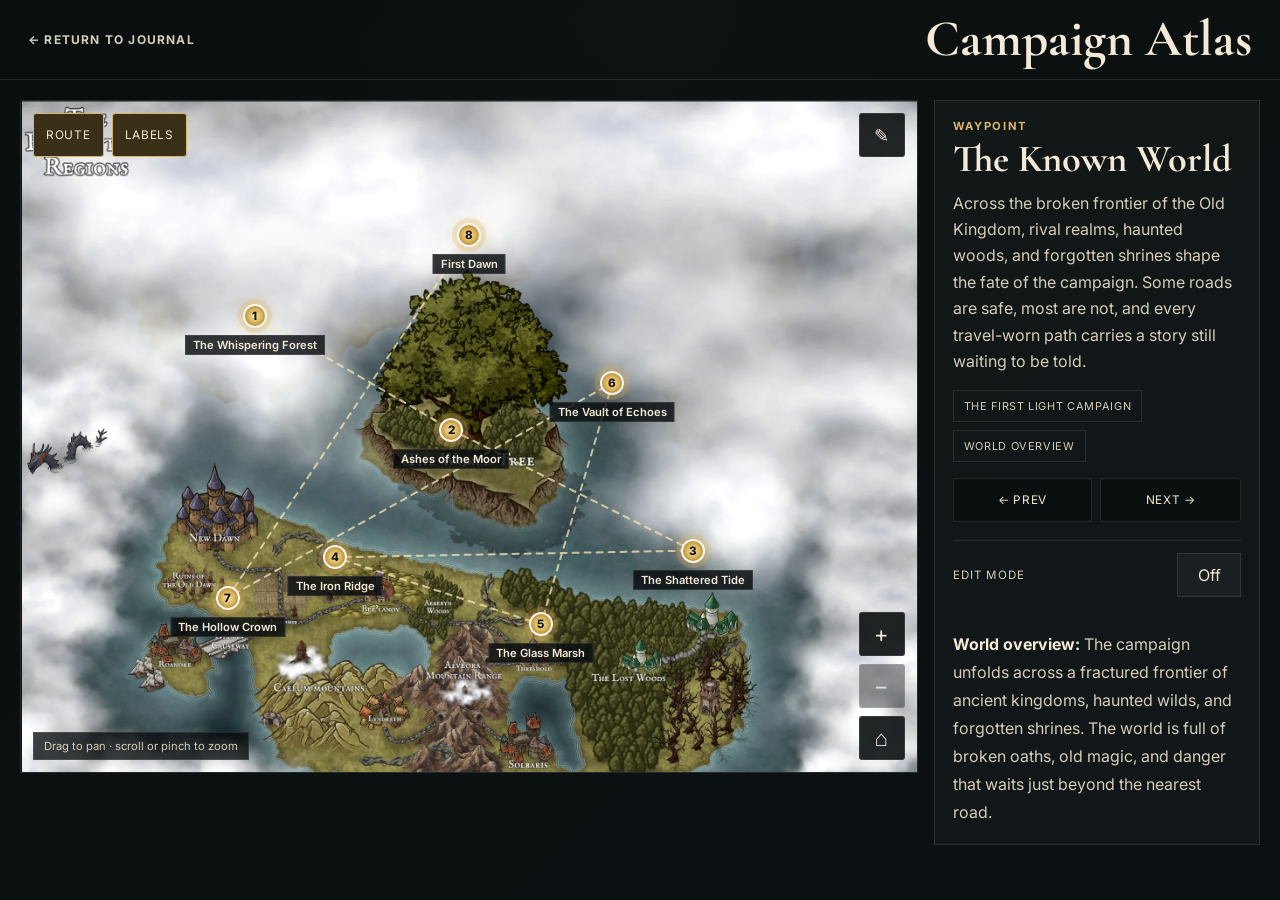
==== commit 9817bb0c: "Unify campaign data, upgrade interactive map, add journal features - Load journal and map from campa" ====
--- a/map.html
+++ b/map.html
@@ -8,72 +8,8 @@
     <link rel="preconnect" href="https://fonts.googleapis.com" />
     <link rel="preconnect" href="https://fonts.gstatic.com" crossorigin />
     <link href="https://fonts.googleapis.com/css2?family=Cormorant+Garamond:wght@400;500;600;700&family=Inter:wght@400;500;600;700&display=swap" rel="stylesheet" />
-    <style>
-      * { box-sizing: border-box; }
-      :root { --ink: #f4ead7; --muted: #d5cdb8; --gold: #d9b56b; --edge: rgba(255,255,255,.1); }
-      html { min-height: 100%; background: #0b1114; -webkit-text-size-adjust: 100%; }
-      body { margin: 0; min-height: 100vh; color: var(--ink); font-family: Inter, sans-serif; background: radial-gradient(circle at top, rgba(94,119,106,.16), transparent 32%), linear-gradient(135deg,#06090b,#0f1719 45%,#111b20); }
-      button, a { font: inherit; }
-      button:focus-visible, a:focus-visible { outline: 3px solid var(--gold); outline-offset: 3px; }
-      .map-page { min-height: 100vh; background: rgba(10,15,16,.8); }
-      .topbar { display:flex; justify-content:space-between; align-items:center; gap:16px; padding:14px clamp(14px,3vw,28px); border-bottom:1px solid var(--edge); }
-      .back-link { color:var(--muted); text-decoration:none; letter-spacing:.1em; text-transform:uppercase; font-size:.75rem; font-weight:700; }
-      .header-title { margin:0; font:700 clamp(1.9rem,4vw,3.4rem)/1 "Cormorant Garamond",Georgia,serif; text-align:right; }
-      .map-layout { display:grid; grid-template-columns:minmax(0,1fr); gap:16px; padding:clamp(10px,2vw,20px); max-width:1600px; margin:auto; }
-      .map-layout.with-panel { grid-template-columns:minmax(0,2.2fr) minmax(260px,.8fr); }
-      .map-stage-wrap { position:relative; min-width:0; aspect-ratio:16/10; min-height:360px; max-height:76vh; border:1px solid var(--edge); background:#0d1113; overflow:hidden; }
-      .map-stage { position:relative; width:100%; height:100%; min-height:inherit; overflow:hidden; cursor:grab; user-select:none; -webkit-user-select:none; touch-action:none; }
-      .map-stage.dragging { cursor:grabbing; }
-      .map-viewport { position:absolute; inset:0; transform-origin:center; transition:transform .12s ease-out; }
-      .map-image { position:absolute; inset:0; width:100%; height:100%; object-fit:contain; background:#0d1113; filter:saturate(.85) contrast(1.08); pointer-events:none; }
-      .map-pin { position:absolute; z-index:2; width:30px; height:30px; padding:0; border:0; border-radius:50%; background:transparent; transform:translate(-50%,-50%); cursor:pointer; touch-action:none; }
-      .map-pin::before { content:""; position:absolute; inset:6px; border:2px solid rgba(255,255,255,.9); border-radius:50%; background:radial-gradient(circle,#f7e7b4,#d7b157 50%,#8d671e); box-shadow:0 0 0 5px rgba(215,177,87,.23),0 0 16px rgba(215,177,87,.55); }
-      .map-pin:hover::before, .map-pin.selected::before { box-shadow:0 0 0 7px rgba(215,177,87,.32),0 0 20px rgba(215,177,87,.7); }
-      .map-pin.selected { outline:2px solid rgba(255,255,255,.9); outline-offset:2px; }
-      .panel-toggle, .zoom-controls button { display:flex; align-items:center; justify-content:center; width:46px; height:46px; border:1px solid var(--edge); border-radius:3px; background:rgba(10,15,16,.9); color:var(--ink); cursor:pointer; }
-      .panel-toggle { position:absolute; z-index:5; top:12px; right:12px; font-size:1.15rem; }
-      .zoom-controls { position:absolute; z-index:4; right:12px; bottom:12px; display:flex; flex-direction:column; gap:8px; }
-      .zoom-controls button { font-size:1.5rem; line-height:1; }
-      .zoom-controls button:disabled { opacity:.45; }
-      .map-details { display:none; min-width:0; padding:18px; border:1px solid var(--edge); background:rgba(255,255,255,.025); }
-      .with-panel .map-details { display:block; }
-      .panel-kicker { margin:0 0 8px; color:var(--gold); text-transform:uppercase; letter-spacing:.15em; font-size:.7rem; font-weight:700; }
-      .chapter-summary h2 { margin:0 0 12px; font:700 clamp(2rem,3vw,3rem)/.95 "Cormorant Garamond",Georgia,serif; }
-      .chapter-summary p { color:var(--muted); line-height:1.65; margin:0 0 16px; }
-      .meta-list { display:flex; flex-wrap:wrap; gap:8px; }
-      .meta-list span { padding:8px 10px; border:1px solid var(--edge); color:var(--muted); font-size:.68rem; letter-spacing:.06em; text-transform:uppercase; overflow-wrap:anywhere; }
-      .detail-actions { display:flex; justify-content:space-between; align-items:center; gap:10px; margin:18px 0; padding-top:12px; border-top:1px solid var(--edge); }
-      .toggle-label { color:var(--muted); font-size:.72rem; letter-spacing:.1em; text-transform:uppercase; }
-      .edit-toggle { min-width:64px; min-height:44px; padding:8px 12px; border:1px solid var(--edge); background:rgba(255,255,255,.04); color:var(--ink); cursor:pointer; }
-      .edit-toggle.is-on { background:rgba(217,181,107,.14); border-color:var(--gold); }
-      .location-description { margin:0; color:var(--muted); line-height:1.75; }
-      .location-description strong { color:var(--ink); }
-      @media (max-width:860px) {
-        .map-layout.with-panel { grid-template-columns:minmax(0,1fr); }
-        .map-stage-wrap { aspect-ratio:16/10; }
-      }
-      @media (max-width:600px) {
-        .topbar { align-items:flex-start; flex-direction:column-reverse; gap:8px; padding:12px 14px; padding-top:max(12px,env(safe-area-inset-top)); }
-        .header-title { text-align:left; font-size:2.25rem; }
-        .back-link { display:inline-flex; align-items:center; min-height:44px; }
-        .map-layout { gap:10px; padding:10px; padding-bottom:max(10px,env(safe-area-inset-bottom)); }
-        .map-layout.with-panel { grid-template-columns:minmax(0,1fr); }
-        .map-stage-wrap { min-height:0; height:clamp(300px,52svh,560px); max-height:none; aspect-ratio:auto; }
-        .map-stage { min-height:0; }
-        .map-details { padding:16px; }
-        .chapter-summary h2 { font-size:2.2rem; }
-        .chapter-summary p { line-height:1.6; }
-        .panel-toggle { top:10px; right:10px; width:48px; height:48px; }
-        .zoom-controls { right:10px; bottom:10px; gap:8px; }
-        .zoom-controls button { width:48px; height:48px; }
-      }
-      @media (max-height:500px) and (orientation:landscape) {
-        .topbar { padding-block:8px; }
-        .map-layout { padding:8px; }
-        .map-stage-wrap { height:calc(100svh - 78px); min-height:220px; }
-      }
-      @media (prefers-reduced-motion:reduce) { *,*::before,*::after { scroll-behavior:auto!important; transition-duration:.01ms!important; } }
-    </style>
+    <link rel="icon" href="data:," />
+    <link rel="stylesheet" href="map.css" />
   </head>
   <body>
     <div class="map-page">
@@ -83,111 +19,69 @@
       </header>
       <main class="map-layout with-panel" id="mapLayout">
         <div class="map-stage-wrap">
+          <div class="toolbar" role="toolbar" aria-label="Map options">
+            <button id="routeBtn" type="button" aria-pressed="true">Route</button>
+            <button id="labelsBtn" type="button" aria-pressed="true">Labels</button>
+          </div>
           <button id="panelToggleBtn" class="panel-toggle" type="button" aria-label="Toggle map details" aria-expanded="true">✎</button>
-          <div class="map-stage" id="mapStage" role="application" aria-label="Interactive campaign map. Drag to pan, use the plus and minus buttons to zoom.">
-            <div class="map-viewport" id="mapViewport"><img class="map-image" id="mapImage" src="image-1.png" alt="Campaign map" draggable="false" /></div>
+          <div
+            class="map-stage"
+            id="mapStage"
+            tabindex="0"
+            role="application"
+            aria-label="Interactive campaign map. Drag to pan, scroll or pinch to zoom. With the map focused, use arrow keys to pan and plus or minus to zoom."
+          >
+            <div class="map-viewport" id="mapViewport">
+              <img class="map-image" id="mapImage" src="image-1.webp" alt="Campaign map" width="2048" height="1536" draggable="false" decoding="async" />
+              <svg class="map-route" id="mapRoute" viewBox="0 0 100 100" preserveAspectRatio="none" aria-hidden="true"><polyline id="routeLine" points="" /></svg>
+            </div>
             <div class="zoom-controls" aria-label="Map zoom controls">
               <button id="zoomInBtn" type="button" aria-label="Zoom in">+</button>
               <button id="zoomOutBtn" type="button" aria-label="Zoom out">−</button>
+              <button id="fitBtn" type="button" aria-label="Reset view" title="Reset view">⌂</button>
             </div>
           </div>
+          <p class="map-hint" id="mapHint">Drag to pan · scroll or pinch to zoom</p>
         </div>
         <aside class="map-details" id="mapDetails" aria-live="polite">
-          <p class="panel-kicker">Waypoint</p>
-          <div class="chapter-summary">
+          <p class="panel-kicker" id="panelKicker">Waypoint</p>
+          <div class="chapter-summary" id="viewPanel">
             <h2 id="map-title">The Known World</h2>
             <p id="map-summary"></p>
             <div class="meta-list"><span id="map-location"></span><span id="map-session"></span></div>
           </div>
+          <form class="editor" id="editorForm" hidden autocomplete="off">
+            <label>Title<input name="title" type="text" /></label>
+            <label>Location<input name="location" type="text" /></label>
+            <label>Session<input name="session" type="text" /></label>
+            <label>Summary<textarea name="summary" rows="4"></textarea></label>
+            <label>Description<textarea name="description" rows="3"></textarea></label>
+            <div class="coords">
+              <label>X (%)<input name="x" type="number" min="0" max="100" step="0.5" /></label>
+              <label>Y (%)<input name="y" type="number" min="0" max="100" step="0.5" /></label>
+            </div>
+          </form>
+          <div class="nav-row" id="navRow">
+            <button class="btn" id="prevBtn" type="button">← Prev</button>
+            <button class="btn" id="nextBtn" type="button">Next →</button>
+            <a class="btn" id="journalLink" href="index.html" hidden>Open in journal</a>
+          </div>
           <div class="detail-actions"><span class="toggle-label">Edit mode</span><button id="editModeBtn" class="edit-toggle" type="button" aria-pressed="false">Off</button></div>
+          <div id="editTools" hidden>
+            <p class="location-description">Drag a marker, or select one and use the arrow keys (hold Shift for larger steps). Edits stay in this browser until you export them and commit <code>campaign-data.json</code>.</p>
+            <div class="editor-tools">
+              <button class="btn primary" id="exportBtn" type="button">Export JSON</button>
+              <button class="btn" id="importBtn" type="button">Import JSON</button>
+              <button class="btn" id="resetBtn" type="button">Discard local edits</button>
+            </div>
+            <input id="importFile" type="file" accept="application/json,.json" hidden />
+          </div>
+          <p class="status-line" id="statusLine" role="status"></p>
           <p class="location-description" id="locationDescription"></p>
         </aside>
       </main>
     </div>
-    <script>
-      const STORAGE_KEY = 'firstLightCampaignMapData';
-      const MAP_EDGE_PADDING = 8;
-      const WORLD_OVERVIEW = {
-        title: 'The Known World', location: 'The First Light Campaign', session: 'World Overview',
-        summary: 'Across the broken frontier of the Old Kingdom, rival realms, haunted woods, and forgotten shrines shape the fate of the campaign. Some roads are safe, most are not, and every travel-worn path carries a story still waiting to be told.',
-        description: 'The campaign unfolds across a fractured frontier of ancient kingdoms, haunted wilds, and forgotten shrines. The world is full of broken oaths, old magic, and danger that waits just beyond the nearest road.', x: 50, y: 50
-      };
-      const DEFAULT_POINTS = [
-        { title:'The Whispering Forest', location:'Forest of Hollow Pine', session:'Session 01', summary:'The party enters the Blackbriar frontier, where a forgotten lantern is said to have warmed the land before the first winter of ruin.', description:'A moonlit woodland of ash-pale trees and whispering roots where the campaign begins beneath a lantern omen and a broken frontier road.', x:18, y:30 },
-        { title:'Ashes of the Moor', location:'The Emberfen', session:'Session 02', summary:'A ruined keep rises from a field of smoldering heather, where the cult’s first ash-mark is found beneath a collapsed bell tower.', description:'A burned moor of cracked stone, collapsing towers, and ash-marked cult sigils.', x:32, y:58 },
-        { title:'The Shattered Tide', location:'Nightmere Coast', session:'Session 03', summary:'A drowned chapel and black tide pull the party toward an enemy they cannot name.', description:'A moonlit coast haunted by drowned shrines and a black tide.', x:62, y:72 },
-        { title:'The Iron Ridge', location:'Stormglass Peaks', session:'Session 04', summary:'The mountains answer with thunder and glacier-cold silence. A stormsteel crown lies hidden in a ruined fortress.', description:'A thunder-ridden mountain pass where broken fortresses cling to glacier cliffs.', x:72, y:28 },
-        { title:'The Glass Marsh', location:'Mire of Sable Reed', session:'Session 05', summary:'The marsh gleams like broken glass beneath the twilight, where reeds whisper in old dialects.', description:'A mirrored swamp of translucent water, whispering reeds, and old oaths.', x:48, y:46 },
-        { title:'The Vault of Echoes', location:'Lair of Silent Bells', session:'Session 06', summary:'Beneath a collapsed citadel, listening stone stores every memory in a different bell tone.', description:'A buried chamber beneath ruined stone where listening bells hold memories.', x:56, y:18 },
-        { title:'The Hollow Crown', location:'Fane of Last Winter', session:'Session 07', summary:'A dead throne room opens beneath a frozen shrine, revealing the last remnant of a kingdom.', description:'A frozen shrine and throne room at the edge of the world.', x:24, y:14 },
-        { title:'First Dawn', location:'Skyreach Observatory', session:'Session 08', summary:'At the peak of the world, the signal of the first dawn waits beneath a temple of stars.', description:'The highest observatory in the world, where a star-temple waits above the clouds.', x:82, y:16 }
-      ];
-      const mapLayout = document.getElementById('mapLayout');
-      const mapStage = document.getElementById('mapStage');
-      const mapViewport = document.getElementById('mapViewport');
-      const mapImage = document.getElementById('mapImage');
-      const mapTitle = document.getElementById('map-title');
-      const mapSummary = document.getElementById('map-summary');
-      const mapLocation = document.getElementById('map-location');
-      const mapSession = document.getElementById('map-session');
-      const locationDescription = document.getElementById('locationDescription');
-      const editModeBtn = document.getElementById('editModeBtn');
-      const panelToggleBtn = document.getElementById('panelToggleBtn');
-      const zoomInBtn = document.getElementById('zoomInBtn');
-      const zoomOutBtn = document.getElementById('zoomOutBtn');
-      let selectedIndex = null, dragIndex = null, dragPan = null, zoom = 1, panX = 0, panY = 0, editMode = false;
-      const MIN_ZOOM = 0.6, MAX_ZOOM = 2.2, ZOOM_STEP = 0.2;
-      const clamp = (value,min,max) => Math.min(Math.max(value,min),max);
-      function normalizePointValue(value, fallback=50) { const number=Number(value); return Number.isFinite(number) ? clamp(number,MAP_EDGE_PADDING,100-MAP_EDGE_PADDING) : fallback; }
-      function getPanLimits() {
-        const w=mapStage.clientWidth, h=mapStage.clientHeight;
-        const iw=mapImage.naturalWidth || w, ih=mapImage.naturalHeight || h;
-        return { maxX:Math.max(0,(iw*zoom-w)/2), maxY:Math.max(0,(ih*zoom-h)/2) };
-      }
-      function syncPanPosition() { const {maxX,maxY}=getPanLimits(); panX=clamp(panX,-maxX,maxX); panY=clamp(panY,-maxY,maxY); mapViewport.style.transform=`translate(${panX}px,${panY}px) scale(${zoom})`; }
-      function updateZoomButtons() { zoomInBtn.disabled=zoom>=MAX_ZOOM; zoomOutBtn.disabled=zoom<=MIN_ZOOM; }
-      function setPanelVisible(visible) { mapLayout.classList.toggle('with-panel',visible); panelToggleBtn.setAttribute('aria-expanded',String(visible)); panelToggleBtn.title=visible?'Hide map details':'Show map details'; }
-      function setEditMode(enabled) { editMode=Boolean(enabled); editModeBtn.textContent=editMode?'On':'Off'; editModeBtn.classList.toggle('is-on',editMode); editModeBtn.setAttribute('aria-pressed',String(editMode)); setPanelVisible(!editMode); }
-      function updateDetailPanel() {
-        const point=selectedIndex!==null ? points[selectedIndex] : null;
-        const detail=point || WORLD_OVERVIEW;
-        mapTitle.textContent=detail.title; mapSummary.textContent=detail.summary; mapLocation.textContent=detail.location; mapSession.textContent=detail.session;
-        const strong=document.createElement('strong'); strong.textContent=`${point ? point.location : 'World overview'}: `;
-        locationDescription.replaceChildren(strong,document.createTextNode(point ? (point.description || point.summary) : WORLD_OVERVIEW.description));
-      }
-      function loadPoints() {
-        try { const saved=JSON.parse(localStorage.getItem(STORAGE_KEY)); if(Array.isArray(saved)&&saved.length) return saved.map(p=>({...p,x:normalizePointValue(p.x),y:normalizePointValue(p.y),description:p.description||p.summary||''})); }
-        catch(error) { console.warn('Unable to load saved map points.',error); }
-        return DEFAULT_POINTS;
-      }
-      function persistPoints() { try { localStorage.setItem(STORAGE_KEY,JSON.stringify(points)); } catch(error) { console.warn('Unable to save map points.',error); } }
-      function renderPins() {
-        mapViewport.querySelectorAll('.map-pin').forEach(pin=>pin.remove());
-        points.forEach((point,index)=>{
-          const pin=document.createElement('button'); pin.type='button'; pin.className='map-pin'+(index===selectedIndex?' selected':''); pin.style.left=`${point.x}%`; pin.style.top=`${point.y}%`; pin.title=point.title; pin.setAttribute('aria-label',`${point.title} marker`);
-          pin.addEventListener('click',event=>{ event.stopPropagation(); selectedIndex=index; renderPins(); updateDetailPanel(); });
-          pin.addEventListener('pointerdown',event=>{ event.stopPropagation(); if(editMode){ event.preventDefault(); dragIndex=index; selectedIndex=index; pin.setPointerCapture?.(event.pointerId); updateDetailPanel(); } });
-          mapViewport.appendChild(pin);
-        });
-      }
-      function zoomMap(direction) { const next=clamp(zoom+direction*ZOOM_STEP,MIN_ZOOM,MAX_ZOOM); if(next===zoom)return; zoom=next; syncPanPosition(); updateZoomButtons(); }
-      function recenterMap() { zoom=1; panX=0; panY=0; syncPanPosition(); updateZoomButtons(); }
-      mapStage.addEventListener('pointerdown',event=>{ if(event.target.closest('.map-pin,.panel-toggle,.zoom-controls'))return; dragPan={x:event.clientX,y:event.clientY,pointerId:event.pointerId}; mapStage.setPointerCapture?.(event.pointerId); mapStage.classList.add('dragging'); });
-      mapStage.addEventListener('pointermove',event=>{
-        if(dragIndex!==null&&editMode){ const rect=mapStage.getBoundingClientRect(), p=points[dragIndex]; if(!p)return; p.x=normalizePointValue(((event.clientX-rect.left)/rect.width)*100); p.y=normalizePointValue(((event.clientY-rect.top)/rect.height)*100); selectedIndex=dragIndex; persistPoints(); renderPins(); updateDetailPanel(); return; }
-        if(dragPan){ const dx=event.clientX-dragPan.x,dy=event.clientY-dragPan.y; dragPan.x=event.clientX; dragPan.y=event.clientY; panX+=dx/zoom; panY+=dy/zoom; syncPanPosition(); }
-      });
-      function finishPointer(){ dragIndex=null; if(dragPan){ dragPan=null; mapStage.classList.remove('dragging'); } }
-      mapStage.addEventListener('pointerup',finishPointer); mapStage.addEventListener('pointercancel',finishPointer); mapStage.addEventListener('lostpointercapture',finishPointer);
-      mapStage.addEventListener('click',event=>{ if(event.target.closest('.map-pin,.panel-toggle,.zoom-controls'))return; if(event.target===mapStage||event.target===mapImage){ selectedIndex=null; renderPins(); updateDetailPanel(); } });
-      panelToggleBtn.addEventListener('click',event=>{ event.stopPropagation(); setPanelVisible(!mapLayout.classList.contains('with-panel')); });
-      editModeBtn.addEventListener('click',event=>{ event.stopPropagation(); setEditMode(!editMode); });
-      zoomInBtn.addEventListener('click',()=>zoomMap(1)); zoomOutBtn.addEventListener('click',()=>zoomMap(-1));
-      const points=loadPoints();
-      mapImage.addEventListener('load',syncPanPosition,{once:true});
-      window.addEventListener('resize',syncPanPosition);
-      setPanelVisible(true); setEditMode(false); renderPins(); updateDetailPanel(); updateZoomButtons();
-      if(mapImage.complete) syncPanPosition();
-    </script>
+    <script src="data.js"></script>
+    <script src="map.js"></script>
   </body>
 </html>
--- a/map.css
+++ b/map.css
@@ -0,0 +1,84 @@
+* { box-sizing: border-box; }
+:root { --ink: #f4ead7; --muted: #d5cdb8; --gold: #d9b56b; --edge: rgba(255,255,255,.1); }
+[hidden] { display: none !important; }
+html { min-height: 100%; background: #0b1114; -webkit-text-size-adjust: 100%; }
+body { margin: 0; min-height: 100vh; color: var(--ink); font-family: Inter, sans-serif; background: radial-gradient(circle at top, rgba(94,119,106,.16), transparent 32%), linear-gradient(135deg,#06090b,#0f1719 45%,#111b20); }
+button, a, input, textarea { font: inherit; }
+button:focus-visible, a:focus-visible, input:focus-visible, textarea:focus-visible, .map-stage:focus-visible { outline: 3px solid var(--gold); outline-offset: 3px; }
+.map-page { min-height: 100vh; background: rgba(10,15,16,.8); }
+.topbar { display:flex; justify-content:space-between; align-items:center; gap:16px; padding:14px clamp(14px,3vw,28px); border-bottom:1px solid var(--edge); }
+.back-link { color:var(--muted); text-decoration:none; letter-spacing:.1em; text-transform:uppercase; font-size:.75rem; font-weight:700; }
+.header-title { margin:0; font:700 clamp(1.9rem,4vw,3.4rem)/1 "Cormorant Garamond",Georgia,serif; text-align:right; }
+.map-layout { display:grid; grid-template-columns:minmax(0,1fr); gap:16px; padding:clamp(10px,2vw,20px); max-width:1600px; margin:auto; }
+.map-layout.with-panel { grid-template-columns:minmax(0,2.2fr) minmax(280px,.8fr); }
+.map-stage-wrap { position:relative; min-width:0; aspect-ratio:4/3; min-height:360px; max-height:78vh; border:1px solid var(--edge); background:#0d1113; overflow:hidden; }
+.map-stage { position:relative; width:100%; height:100%; min-height:inherit; overflow:hidden; cursor:grab; user-select:none; -webkit-user-select:none; touch-action:none; }
+.map-stage.dragging { cursor:grabbing; }
+.map-stage.editing .map-pin { cursor:move; }
+.map-viewport { position:absolute; transform-origin:center; will-change:transform; }
+.map-image { position:absolute; inset:0; width:100%; height:100%; background:#0d1113; filter:saturate(.85) contrast(1.08); pointer-events:none; }
+.map-route { position:absolute; inset:0; width:100%; height:100%; pointer-events:none; overflow:visible; }
+.map-route polyline { fill:none; stroke:rgba(247,231,180,.75); stroke-width:2; stroke-dasharray:6 6; vector-effect:non-scaling-stroke; stroke-linecap:round; stroke-linejoin:round; }
+.map-pin { position:absolute; z-index:2; width:34px; height:34px; padding:0; border:0; border-radius:50%; background:transparent; transform:translate(-50%,-50%) scale(var(--inv,1)); cursor:pointer; touch-action:none; color:#1b1306; }
+.map-pin .dot { position:absolute; inset:5px; display:flex; align-items:center; justify-content:center; border:2px solid rgba(255,255,255,.9); border-radius:50%; background:radial-gradient(circle,#f7e7b4,#d7b157 50%,#8d671e); box-shadow:0 0 0 5px rgba(215,177,87,.23),0 0 16px rgba(215,177,87,.55); font-size:.72rem; font-weight:800; }
+.map-pin.current .dot { animation:pulse 2s ease-in-out infinite; }
+.map-pin.past .dot { background:radial-gradient(circle,#cfd6c4,#8a9a82 55%,#4f5d49); box-shadow:0 0 0 4px rgba(138,154,130,.2); }
+.map-pin:hover .dot, .map-pin.selected .dot { box-shadow:0 0 0 7px rgba(215,177,87,.32),0 0 20px rgba(215,177,87,.7); }
+.map-pin.selected { z-index:3; outline:2px solid rgba(255,255,255,.9); outline-offset:2px; }
+.map-pin .label { position:absolute; left:50%; top:100%; margin-top:2px; transform:translateX(-50%); padding:2px 7px; white-space:nowrap; font-size:.7rem; font-weight:600; color:var(--ink); background:rgba(8,12,14,.82); border:1px solid var(--edge); pointer-events:none; }
+.no-labels .map-pin:not(.selected):not(:hover):not(:focus-visible) .label { display:none; }
+@keyframes pulse { 50% { transform:scale(1.18); } }
+.toolbar { position:absolute; z-index:5; top:12px; left:12px; display:flex; flex-wrap:wrap; gap:8px; max-width:calc(100% - 80px); }
+.toolbar button, .panel-toggle, .zoom-controls button, .btn { display:flex; align-items:center; justify-content:center; min-width:44px; min-height:44px; padding:0 12px; border:1px solid var(--edge); border-radius:3px; background:rgba(10,15,16,.9); color:var(--ink); cursor:pointer; font-size:.74rem; letter-spacing:.06em; text-transform:uppercase; text-decoration:none; }
+.toolbar button[aria-pressed="true"], .btn.primary { background:#3a2f17; border-color:var(--gold); }
+.toolbar button:hover, .btn:hover, .zoom-controls button:hover:not(:disabled) { border-color:var(--gold); }
+.panel-toggle { position:absolute; z-index:5; top:12px; right:12px; width:46px; padding:0; font-size:1.15rem; }
+.zoom-controls { position:absolute; z-index:4; right:12px; bottom:12px; display:flex; flex-direction:column; gap:8px; }
+.zoom-controls button { width:46px; padding:0; font-size:1.4rem; line-height:1; }
+.zoom-controls button:disabled { opacity:.45; cursor:default; }
+.map-hint { position:absolute; z-index:4; left:12px; bottom:12px; margin:0; padding:6px 10px; max-width:calc(100% - 90px); font-size:.7rem; color:var(--muted); background:rgba(8,12,14,.78); border:1px solid var(--edge); pointer-events:none; }
+.map-details { display:none; min-width:0; padding:18px; border:1px solid var(--edge); background:rgba(255,255,255,.025); align-self:start; }
+.with-panel .map-details { display:block; }
+.panel-kicker { margin:0 0 8px; color:var(--gold); text-transform:uppercase; letter-spacing:.15em; font-size:.7rem; font-weight:700; }
+.chapter-summary h2 { margin:0 0 12px; font:700 clamp(2rem,3vw,3rem)/.95 "Cormorant Garamond",Georgia,serif; }
+.chapter-summary p { color:var(--muted); line-height:1.65; margin:0 0 16px; }
+.meta-list { display:flex; flex-wrap:wrap; gap:8px; }
+.meta-list span { padding:8px 10px; border:1px solid var(--edge); color:var(--muted); font-size:.68rem; letter-spacing:.06em; text-transform:uppercase; overflow-wrap:anywhere; }
+.nav-row { display:flex; flex-wrap:wrap; gap:8px; margin-top:16px; }
+.nav-row .btn { flex:1 1 auto; }
+.detail-actions { display:flex; justify-content:space-between; align-items:center; gap:10px; margin:18px 0; padding-top:12px; border-top:1px solid var(--edge); }
+.toggle-label { color:var(--muted); font-size:.72rem; letter-spacing:.1em; text-transform:uppercase; }
+.edit-toggle { min-width:64px; min-height:44px; padding:8px 12px; border:1px solid var(--edge); background:rgba(255,255,255,.04); color:var(--ink); cursor:pointer; }
+.edit-toggle.is-on { background:rgba(217,181,107,.14); border-color:var(--gold); }
+.location-description { margin:0; color:var(--muted); line-height:1.75; }
+.location-description strong { color:var(--ink); }
+.editor { display:grid; gap:10px; margin:0 0 16px; }
+.editor label { display:grid; gap:4px; color:var(--muted); font-size:.68rem; letter-spacing:.08em; text-transform:uppercase; }
+.editor input, .editor textarea { width:100%; padding:8px 10px; border:1px solid var(--edge); background:rgba(255,255,255,.05); color:var(--ink); text-transform:none; letter-spacing:0; }
+.editor .coords { display:grid; grid-template-columns:1fr 1fr; gap:10px; }
+.editor-tools { display:flex; flex-wrap:wrap; gap:8px; margin-top:12px; }
+.editor-tools .btn { flex:1 1 auto; }
+.status-line { margin:10px 0 0; min-height:1.2em; color:var(--gold); font-size:.78rem; }
+@media (max-width:860px) {
+  .map-layout.with-panel { grid-template-columns:minmax(0,1fr); }
+}
+@media (max-width:600px) {
+  .topbar { align-items:flex-start; flex-direction:column-reverse; gap:8px; padding:12px 14px; padding-top:max(12px,env(safe-area-inset-top)); }
+  .header-title { text-align:left; font-size:2.25rem; }
+  .back-link { display:inline-flex; align-items:center; min-height:44px; }
+  .map-layout { gap:10px; padding:10px; padding-bottom:max(10px,env(safe-area-inset-bottom)); }
+  .map-stage-wrap { min-height:0; height:clamp(300px,52svh,560px); max-height:none; aspect-ratio:auto; }
+  .map-stage { min-height:0; }
+  .map-details { padding:16px; }
+  .chapter-summary h2 { font-size:2.2rem; }
+  .panel-toggle { top:10px; right:10px; width:48px; height:48px; }
+  .zoom-controls { right:10px; bottom:10px; }
+  .zoom-controls button { width:48px; height:48px; }
+  .map-hint { display:none; }
+}
+@media (max-height:500px) and (orientation:landscape) {
+  .topbar { padding-block:8px; }
+  .map-layout { padding:8px; }
+  .map-stage-wrap { height:calc(100svh - 78px); min-height:220px; }
+}
+@media (prefers-reduced-motion:reduce) { *,*::before,*::after { scroll-behavior:auto!important; transition-duration:.01ms!important; animation-duration:.01ms!important; } }
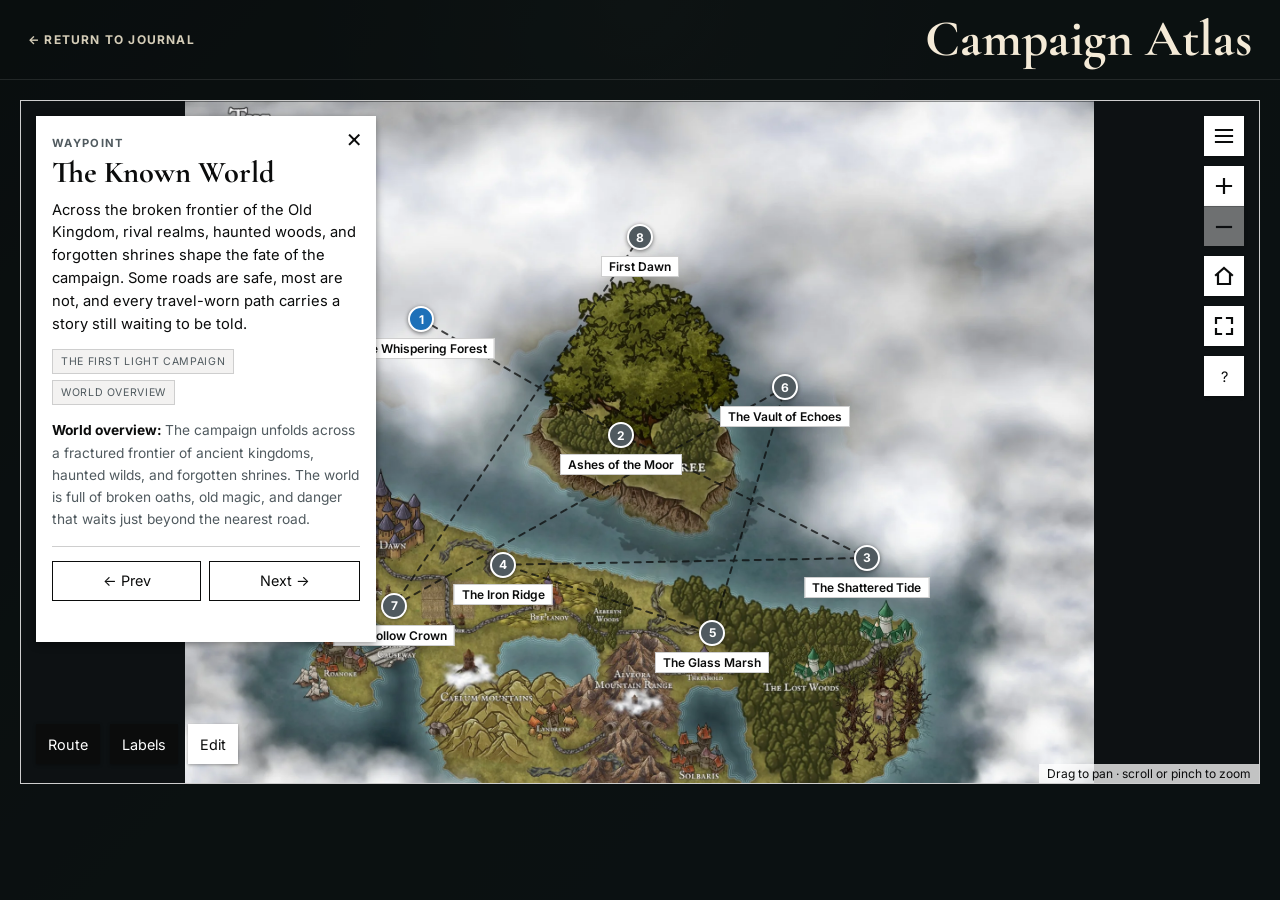
==== commit 5a766506: "Restyle interactive map after DEFRA basic map - Square white controls, GOV.UK focus style, docked de" ====
--- a/map.html
+++ b/map.html
@@ -17,68 +17,101 @@
         <a class="back-link" href="index.html">← Return to Journal</a>
         <h1 class="header-title">Campaign Atlas</h1>
       </header>
-      <main class="map-layout with-panel" id="mapLayout">
-        <div class="map-stage-wrap">
-          <div class="toolbar" role="toolbar" aria-label="Map options">
-            <button id="routeBtn" type="button" aria-pressed="true">Route</button>
-            <button id="labelsBtn" type="button" aria-pressed="true">Labels</button>
-          </div>
-          <button id="panelToggleBtn" class="panel-toggle" type="button" aria-label="Toggle map details" aria-expanded="true">✎</button>
+      <main class="map-main">
+        <div class="im-app" id="mapApp">
           <div
             class="map-stage"
             id="mapStage"
             tabindex="0"
             role="application"
-            aria-label="Interactive campaign map. Drag to pan, scroll or pinch to zoom. With the map focused, use arrow keys to pan and plus or minus to zoom."
+            aria-label="Interactive campaign map. Drag to pan, scroll or pinch to zoom. With the map focused, use arrow keys to pan and plus or minus to zoom. Press question mark for keyboard help."
           >
             <div class="map-viewport" id="mapViewport">
               <img class="map-image" id="mapImage" src="image-1.webp" alt="Campaign map" width="2048" height="1536" draggable="false" decoding="async" />
               <svg class="map-route" id="mapRoute" viewBox="0 0 100 100" preserveAspectRatio="none" aria-hidden="true"><polyline id="routeLine" points="" /></svg>
             </div>
-            <div class="zoom-controls" aria-label="Map zoom controls">
-              <button id="zoomInBtn" type="button" aria-label="Zoom in">+</button>
-              <button id="zoomOutBtn" type="button" aria-label="Zoom out">−</button>
-              <button id="fitBtn" type="button" aria-label="Reset view" title="Reset view">⌂</button>
+          </div>
+
+          <aside class="im-panel" id="mapDetails" aria-label="Waypoint details" aria-live="polite">
+            <button class="im-close" id="panelCloseBtn" type="button" aria-label="Close details">×</button>
+            <p class="panel-kicker" id="panelKicker">Waypoint</p>
+            <div class="chapter-summary" id="viewPanel">
+              <h2 id="map-title">The Known World</h2>
+              <p id="map-summary"></p>
+              <div class="meta-list"><span id="map-location"></span><span id="map-session"></span></div>
             </div>
+            <form class="editor" id="editorForm" hidden autocomplete="off">
+              <label>Title<input name="title" type="text" /></label>
+              <label>Location<input name="location" type="text" /></label>
+              <label>Session<input name="session" type="text" /></label>
+              <label>Summary<textarea name="summary" rows="4"></textarea></label>
+              <label>Description<textarea name="description" rows="3"></textarea></label>
+              <div class="coords">
+                <label>X (%)<input name="x" type="number" min="0" max="100" step="0.5" /></label>
+                <label>Y (%)<input name="y" type="number" min="0" max="100" step="0.5" /></label>
+              </div>
+            </form>
+            <p class="location-description" id="locationDescription"></p>
+            <div class="nav-row" id="navRow">
+              <button class="btn" id="prevBtn" type="button">← Prev</button>
+              <button class="btn" id="nextBtn" type="button">Next →</button>
+              <a class="btn" id="journalLink" href="index.html" hidden>Open in journal</a>
+            </div>
+            <div id="editTools" hidden>
+              <p class="location-description">Drag a marker, or select one and use the arrow keys (hold Shift for larger steps). Edits stay in this browser until you export them and commit <code>campaign-data.json</code>.</p>
+              <div class="editor-tools">
+                <button class="btn primary" id="exportBtn" type="button">Export JSON</button>
+                <button class="btn" id="importBtn" type="button">Import JSON</button>
+                <button class="btn" id="resetBtn" type="button">Discard local edits</button>
+              </div>
+              <input id="importFile" type="file" accept="application/json,.json" hidden />
+            </div>
+            <p class="status-line" id="statusLine" role="status"></p>
+          </aside>
+
+          <div class="im-controls" role="group" aria-label="Map controls">
+            <button class="im-btn" id="panelToggleBtn" type="button" aria-label="Toggle map details" aria-expanded="true" title="Details">
+              <svg viewBox="0 0 24 24" aria-hidden="true"><path d="M4 6h16M4 12h16M4 18h16" /></svg>
+            </button>
+            <div class="im-group">
+              <button class="im-btn" id="zoomInBtn" type="button" aria-label="Zoom in" title="Zoom in">
+                <svg viewBox="0 0 24 24" aria-hidden="true"><path d="M12 5v14M5 12h14" /></svg>
+              </button>
+              <button class="im-btn" id="zoomOutBtn" type="button" aria-label="Zoom out" title="Zoom out">
+                <svg viewBox="0 0 24 24" aria-hidden="true"><path d="M5 12h14" /></svg>
+              </button>
+            </div>
+            <button class="im-btn" id="fitBtn" type="button" aria-label="Reset view" title="Reset view">
+              <svg viewBox="0 0 24 24" aria-hidden="true"><path d="M4 11l8-7 8 7M6 10v10h12V10" /></svg>
+            </button>
+            <button class="im-btn" id="fullscreenBtn" type="button" aria-label="Enter full screen" title="Full screen">
+              <svg viewBox="0 0 24 24" aria-hidden="true"><path d="M4 9V4h5M20 9V4h-5M4 15v5h5M20 15v5h-5" /></svg>
+            </button>
+            <button class="im-btn" id="helpBtn" type="button" aria-label="Keyboard help" aria-expanded="false" aria-controls="helpPanel" title="Keyboard help">?</button>
           </div>
-          <p class="map-hint" id="mapHint">Drag to pan · scroll or pinch to zoom</p>
+
+          <div class="im-actions" role="toolbar" aria-label="Map options">
+            <button class="im-btn im-btn--label" id="routeBtn" type="button" aria-pressed="true">Route</button>
+            <button class="im-btn im-btn--label" id="labelsBtn" type="button" aria-pressed="true">Labels</button>
+            <button class="im-btn im-btn--label" id="editModeBtn" type="button" aria-pressed="false">Edit</button>
+          </div>
+
+          <div class="im-help" id="helpPanel" role="dialog" aria-label="Keyboard help" hidden>
+            <button class="im-close" id="helpCloseBtn" type="button" aria-label="Close keyboard help">×</button>
+            <h2>Keyboard help</h2>
+            <dl>
+              <dt><kbd>←</kbd> <kbd>↑</kbd> <kbd>→</kbd> <kbd>↓</kbd></dt><dd>Pan the map</dd>
+              <dt><kbd>+</kbd> / <kbd>-</kbd></dt><dd>Zoom in / out</dd>
+              <dt><kbd>0</kbd></dt><dd>Reset view</dd>
+              <dt><kbd>Tab</kbd></dt><dd>Move between markers</dd>
+              <dt><kbd>Enter</kbd></dt><dd>Select a marker</dd>
+              <dt><kbd>Esc</kbd></dt><dd>Deselect or close</dd>
+              <dt><kbd>Shift</kbd> + <kbd>arrows</kbd></dt><dd>Move a selected marker further (edit mode)</dd>
+            </dl>
+          </div>
+
+          <p class="im-attribution" id="mapHint">Drag to pan · scroll or pinch to zoom</p>
         </div>
-        <aside class="map-details" id="mapDetails" aria-live="polite">
-          <p class="panel-kicker" id="panelKicker">Waypoint</p>
-          <div class="chapter-summary" id="viewPanel">
-            <h2 id="map-title">The Known World</h2>
-            <p id="map-summary"></p>
-            <div class="meta-list"><span id="map-location"></span><span id="map-session"></span></div>
-          </div>
-          <form class="editor" id="editorForm" hidden autocomplete="off">
-            <label>Title<input name="title" type="text" /></label>
-            <label>Location<input name="location" type="text" /></label>
-            <label>Session<input name="session" type="text" /></label>
-            <label>Summary<textarea name="summary" rows="4"></textarea></label>
-            <label>Description<textarea name="description" rows="3"></textarea></label>
-            <div class="coords">
-              <label>X (%)<input name="x" type="number" min="0" max="100" step="0.5" /></label>
-              <label>Y (%)<input name="y" type="number" min="0" max="100" step="0.5" /></label>
-            </div>
-          </form>
-          <div class="nav-row" id="navRow">
-            <button class="btn" id="prevBtn" type="button">← Prev</button>
-            <button class="btn" id="nextBtn" type="button">Next →</button>
-            <a class="btn" id="journalLink" href="index.html" hidden>Open in journal</a>
-          </div>
-          <div class="detail-actions"><span class="toggle-label">Edit mode</span><button id="editModeBtn" class="edit-toggle" type="button" aria-pressed="false">Off</button></div>
-          <div id="editTools" hidden>
-            <p class="location-description">Drag a marker, or select one and use the arrow keys (hold Shift for larger steps). Edits stay in this browser until you export them and commit <code>campaign-data.json</code>.</p>
-            <div class="editor-tools">
-              <button class="btn primary" id="exportBtn" type="button">Export JSON</button>
-              <button class="btn" id="importBtn" type="button">Import JSON</button>
-              <button class="btn" id="resetBtn" type="button">Discard local edits</button>
-            </div>
-            <input id="importFile" type="file" accept="application/json,.json" hidden />
-          </div>
-          <p class="status-line" id="statusLine" role="status"></p>
-          <p class="location-description" id="locationDescription"></p>
-        </aside>
       </main>
     </div>
     <script src="data.js"></script>
--- a/map.css
+++ b/map.css
@@ -1,84 +1,111 @@
 * { box-sizing: border-box; }
-:root { --ink: #f4ead7; --muted: #d5cdb8; --gold: #d9b56b; --edge: rgba(255,255,255,.1); }
+:root {
+  --ink: #f4ead7; --muted: #d5cdb8; --gold: #d9b56b; --edge: rgba(255,255,255,.1);
+  /* Control palette, modelled on the DEFRA interactive-map component */
+  --im-fg: #0b0c0c; --im-bg: #ffffff; --im-hover: #f3f2f1; --im-secondary: #505a5f;
+  --im-border: #cecece; --im-focus: #ffdd00; --im-size: 40px; --im-gap: 10px; --im-margin: 15px;
+}
 [hidden] { display: none !important; }
 html { min-height: 100%; background: #0b1114; -webkit-text-size-adjust: 100%; }
 body { margin: 0; min-height: 100vh; color: var(--ink); font-family: Inter, sans-serif; background: radial-gradient(circle at top, rgba(94,119,106,.16), transparent 32%), linear-gradient(135deg,#06090b,#0f1719 45%,#111b20); }
 button, a, input, textarea { font: inherit; }
-button:focus-visible, a:focus-visible, input:focus-visible, textarea:focus-visible, .map-stage:focus-visible { outline: 3px solid var(--gold); outline-offset: 3px; }
+a:focus-visible { outline: 3px solid var(--gold); outline-offset: 3px; }
 .map-page { min-height: 100vh; background: rgba(10,15,16,.8); }
 .topbar { display:flex; justify-content:space-between; align-items:center; gap:16px; padding:14px clamp(14px,3vw,28px); border-bottom:1px solid var(--edge); }
 .back-link { color:var(--muted); text-decoration:none; letter-spacing:.1em; text-transform:uppercase; font-size:.75rem; font-weight:700; }
 .header-title { margin:0; font:700 clamp(1.9rem,4vw,3.4rem)/1 "Cormorant Garamond",Georgia,serif; text-align:right; }
-.map-layout { display:grid; grid-template-columns:minmax(0,1fr); gap:16px; padding:clamp(10px,2vw,20px); max-width:1600px; margin:auto; }
-.map-layout.with-panel { grid-template-columns:minmax(0,2.2fr) minmax(280px,.8fr); }
-.map-stage-wrap { position:relative; min-width:0; aspect-ratio:4/3; min-height:360px; max-height:78vh; border:1px solid var(--edge); background:#0d1113; overflow:hidden; }
-.map-stage { position:relative; width:100%; height:100%; min-height:inherit; overflow:hidden; cursor:grab; user-select:none; -webkit-user-select:none; touch-action:none; }
+.map-main { max-width:1600px; margin:auto; padding:clamp(10px,2vw,20px); }
+
+/* ---------- App container ---------- */
+.im-app { position:relative; width:100%; height:clamp(480px,76vh,860px); overflow:hidden; background:#0d1113; border:1px solid var(--im-border); color:var(--im-fg); }
+.im-app:fullscreen { height:100vh; border:0; }
+.map-stage { position:absolute; inset:0; overflow:hidden; cursor:grab; user-select:none; -webkit-user-select:none; touch-action:none; }
+.map-stage:focus-visible { outline:3px solid var(--im-focus); outline-offset:-3px; box-shadow:inset 0 0 0 6px var(--im-fg); }
 .map-stage.dragging { cursor:grabbing; }
+.map-viewport { position:absolute; transform-origin:center; will-change:transform; }
+.map-image { position:absolute; inset:0; width:100%; height:100%; background:#0d1113; pointer-events:none; }
+.map-route { position:absolute; inset:0; width:100%; height:100%; pointer-events:none; overflow:visible; }
+.map-route polyline { fill:none; stroke:#0b0c0c; stroke-width:2; stroke-dasharray:6 6; vector-effect:non-scaling-stroke; stroke-linecap:round; stroke-linejoin:round; opacity:.75; }
+
+/* ---------- Markers ---------- */
+.map-pin { position:absolute; z-index:2; width:34px; height:34px; padding:0; border:0; border-radius:50%; background:transparent; transform:translate(-50%,-50%) scale(var(--inv,1)); cursor:pointer; touch-action:none; color:var(--im-fg); }
 .map-stage.editing .map-pin { cursor:move; }
-.map-viewport { position:absolute; transform-origin:center; will-change:transform; }
-.map-image { position:absolute; inset:0; width:100%; height:100%; background:#0d1113; filter:saturate(.85) contrast(1.08); pointer-events:none; }
-.map-route { position:absolute; inset:0; width:100%; height:100%; pointer-events:none; overflow:visible; }
-.map-route polyline { fill:none; stroke:rgba(247,231,180,.75); stroke-width:2; stroke-dasharray:6 6; vector-effect:non-scaling-stroke; stroke-linecap:round; stroke-linejoin:round; }
-.map-pin { position:absolute; z-index:2; width:34px; height:34px; padding:0; border:0; border-radius:50%; background:transparent; transform:translate(-50%,-50%) scale(var(--inv,1)); cursor:pointer; touch-action:none; color:#1b1306; }
-.map-pin .dot { position:absolute; inset:5px; display:flex; align-items:center; justify-content:center; border:2px solid rgba(255,255,255,.9); border-radius:50%; background:radial-gradient(circle,#f7e7b4,#d7b157 50%,#8d671e); box-shadow:0 0 0 5px rgba(215,177,87,.23),0 0 16px rgba(215,177,87,.55); font-size:.72rem; font-weight:800; }
-.map-pin.current .dot { animation:pulse 2s ease-in-out infinite; }
-.map-pin.past .dot { background:radial-gradient(circle,#cfd6c4,#8a9a82 55%,#4f5d49); box-shadow:0 0 0 4px rgba(138,154,130,.2); }
-.map-pin:hover .dot, .map-pin.selected .dot { box-shadow:0 0 0 7px rgba(215,177,87,.32),0 0 20px rgba(215,177,87,.7); }
-.map-pin.selected { z-index:3; outline:2px solid rgba(255,255,255,.9); outline-offset:2px; }
-.map-pin .label { position:absolute; left:50%; top:100%; margin-top:2px; transform:translateX(-50%); padding:2px 7px; white-space:nowrap; font-size:.7rem; font-weight:600; color:var(--ink); background:rgba(8,12,14,.82); border:1px solid var(--edge); pointer-events:none; }
+.map-pin .dot { position:absolute; inset:4px; display:flex; align-items:center; justify-content:center; border:2px solid #fff; border-radius:50%; background:var(--im-secondary); color:#fff; box-shadow:0 1px 4px rgba(0,0,0,.55); font-size:.75rem; font-weight:700; }
+.map-pin.past .dot { background:#00703c; }
+.map-pin.current .dot { background:#1d70b8; animation:pulse 2s ease-in-out infinite; }
+.map-pin:hover .dot { background:var(--im-fg); }
+.map-pin.selected { z-index:3; }
+.map-pin.selected .dot { background:var(--im-fg); box-shadow:0 0 0 3px var(--im-focus), 0 0 0 6px var(--im-fg); }
+.map-pin:focus-visible { outline:none; }
+.map-pin:focus-visible .dot { background:var(--im-focus); color:var(--im-fg); border-color:var(--im-fg); box-shadow:0 0 0 3px var(--im-fg); }
+.map-pin .label { position:absolute; left:50%; top:100%; margin-top:2px; transform:translateX(-50%); padding:2px 7px; white-space:nowrap; font-size:.75rem; font-weight:600; color:var(--im-fg); background:var(--im-bg); border:1px solid var(--im-border); pointer-events:none; }
 .no-labels .map-pin:not(.selected):not(:hover):not(:focus-visible) .label { display:none; }
 @keyframes pulse { 50% { transform:scale(1.18); } }
-.toolbar { position:absolute; z-index:5; top:12px; left:12px; display:flex; flex-wrap:wrap; gap:8px; max-width:calc(100% - 80px); }
-.toolbar button, .panel-toggle, .zoom-controls button, .btn { display:flex; align-items:center; justify-content:center; min-width:44px; min-height:44px; padding:0 12px; border:1px solid var(--edge); border-radius:3px; background:rgba(10,15,16,.9); color:var(--ink); cursor:pointer; font-size:.74rem; letter-spacing:.06em; text-transform:uppercase; text-decoration:none; }
-.toolbar button[aria-pressed="true"], .btn.primary { background:#3a2f17; border-color:var(--gold); }
-.toolbar button:hover, .btn:hover, .zoom-controls button:hover:not(:disabled) { border-color:var(--gold); }
-.panel-toggle { position:absolute; z-index:5; top:12px; right:12px; width:46px; padding:0; font-size:1.15rem; }
-.zoom-controls { position:absolute; z-index:4; right:12px; bottom:12px; display:flex; flex-direction:column; gap:8px; }
-.zoom-controls button { width:46px; padding:0; font-size:1.4rem; line-height:1; }
-.zoom-controls button:disabled { opacity:.45; cursor:default; }
-.map-hint { position:absolute; z-index:4; left:12px; bottom:12px; margin:0; padding:6px 10px; max-width:calc(100% - 90px); font-size:.7rem; color:var(--muted); background:rgba(8,12,14,.78); border:1px solid var(--edge); pointer-events:none; }
-.map-details { display:none; min-width:0; padding:18px; border:1px solid var(--edge); background:rgba(255,255,255,.025); align-self:start; }
-.with-panel .map-details { display:block; }
-.panel-kicker { margin:0 0 8px; color:var(--gold); text-transform:uppercase; letter-spacing:.15em; font-size:.7rem; font-weight:700; }
-.chapter-summary h2 { margin:0 0 12px; font:700 clamp(2rem,3vw,3rem)/.95 "Cormorant Garamond",Georgia,serif; }
-.chapter-summary p { color:var(--muted); line-height:1.65; margin:0 0 16px; }
-.meta-list { display:flex; flex-wrap:wrap; gap:8px; }
-.meta-list span { padding:8px 10px; border:1px solid var(--edge); color:var(--muted); font-size:.68rem; letter-spacing:.06em; text-transform:uppercase; overflow-wrap:anywhere; }
-.nav-row { display:flex; flex-wrap:wrap; gap:8px; margin-top:16px; }
-.nav-row .btn { flex:1 1 auto; }
-.detail-actions { display:flex; justify-content:space-between; align-items:center; gap:10px; margin:18px 0; padding-top:12px; border-top:1px solid var(--edge); }
-.toggle-label { color:var(--muted); font-size:.72rem; letter-spacing:.1em; text-transform:uppercase; }
-.edit-toggle { min-width:64px; min-height:44px; padding:8px 12px; border:1px solid var(--edge); background:rgba(255,255,255,.04); color:var(--ink); cursor:pointer; }
-.edit-toggle.is-on { background:rgba(217,181,107,.14); border-color:var(--gold); }
-.location-description { margin:0; color:var(--muted); line-height:1.75; }
-.location-description strong { color:var(--ink); }
-.editor { display:grid; gap:10px; margin:0 0 16px; }
-.editor label { display:grid; gap:4px; color:var(--muted); font-size:.68rem; letter-spacing:.08em; text-transform:uppercase; }
-.editor input, .editor textarea { width:100%; padding:8px 10px; border:1px solid var(--edge); background:rgba(255,255,255,.05); color:var(--ink); text-transform:none; letter-spacing:0; }
+
+/* ---------- Buttons (square, white, GOV.UK-style focus) ---------- */
+.im-btn, .btn { display:flex; align-items:center; justify-content:center; min-width:var(--im-size); min-height:var(--im-size); padding:0 8px; border:0; border-radius:0; background:var(--im-bg); color:var(--im-fg); cursor:pointer; box-shadow:0 1px 3px rgba(0,0,0,.35); font-size:.9rem; text-decoration:none; user-select:none; }
+.im-btn--label, .btn { padding:0 12px; }
+.im-btn svg { width:24px; height:24px; fill:none; stroke:currentColor; stroke-width:2.2; stroke-linecap:square; stroke-linejoin:miter; pointer-events:none; }
+.im-btn:hover:not(:disabled), .btn:hover { background:var(--im-hover); }
+.im-btn:disabled { opacity:.4; cursor:default; }
+.im-actions .im-btn[aria-pressed="true"] { background:var(--im-fg); color:#fff; }
+.btn.primary { background:#00703c; color:#fff; box-shadow:inset 0 -2px 0 #002d18; }
+.btn.primary:hover { background:#005a30; }
+.im-btn:focus-visible, .btn:focus-visible, .im-close:focus-visible, .im-app input:focus-visible, .im-app textarea:focus-visible {
+  outline:3px solid var(--im-focus); outline-offset:0; box-shadow:inset 0 0 0 4px var(--im-fg); background:var(--im-focus); color:var(--im-fg);
+}
+.im-app input:focus-visible, .im-app textarea:focus-visible { background:var(--im-bg); }
+.im-controls { position:absolute; z-index:5; top:var(--im-margin); right:var(--im-margin); display:flex; flex-direction:column; align-items:flex-end; gap:var(--im-gap); }
+.im-group { display:flex; flex-direction:column; gap:0; }
+.im-group .im-btn + .im-btn { border-top:1px solid var(--im-border); }
+.im-actions { position:absolute; z-index:5; left:var(--im-margin); bottom:calc(var(--im-margin) + 4px); display:flex; gap:var(--im-gap); }
+.im-attribution { position:absolute; z-index:4; right:0; bottom:0; margin:0; padding:2px 8px; max-width:50%; font-size:12px; text-align:right; color:var(--im-fg); background:rgba(255,255,255,.75); pointer-events:none; }
+
+/* ---------- Panels ---------- */
+.im-panel { position:absolute; z-index:6; top:var(--im-margin); left:var(--im-margin); width:min(340px,calc(100% - 2*var(--im-margin) - var(--im-size) - var(--im-gap))); max-height:calc(100% - 2*var(--im-margin) - var(--im-size) - 12px); overflow:auto; padding:16px; padding-top:20px; background:var(--im-bg); color:var(--im-fg); box-shadow:0 2px 8px rgba(0,0,0,.45); }
+.im-close { position:absolute; top:4px; right:4px; width:36px; height:36px; border:0; background:transparent; color:var(--im-fg); font-size:1.6rem; line-height:1; cursor:pointer; }
+.im-close:hover { background:var(--im-hover); }
+.panel-kicker { margin:0 30px 8px 0; color:var(--im-secondary); text-transform:uppercase; letter-spacing:.12em; font-size:.7rem; font-weight:700; }
+.chapter-summary h2 { margin:0 0 10px; font:700 1.9rem/1 "Cormorant Garamond",Georgia,serif; }
+.chapter-summary p { color:var(--im-fg); line-height:1.55; margin:0 0 14px; font-size:.92rem; }
+.meta-list { display:flex; flex-wrap:wrap; gap:6px; }
+.meta-list span { padding:5px 8px; border:1px solid var(--im-border); background:var(--im-hover); color:var(--im-secondary); font-size:.66rem; letter-spacing:.06em; text-transform:uppercase; overflow-wrap:anywhere; }
+.meta-list span:empty { display:none; }
+.location-description { margin:14px 0 0; color:var(--im-secondary); line-height:1.6; font-size:.86rem; }
+.location-description strong { color:var(--im-fg); }
+.nav-row { display:flex; flex-wrap:wrap; gap:8px; margin-top:16px; padding-top:14px; border-top:1px solid var(--im-border); }
+.nav-row .btn { flex:1 1 auto; border:1px solid var(--im-fg); box-shadow:none; }
+.editor { display:grid; gap:10px; margin:0; }
+.editor label { display:grid; gap:4px; color:var(--im-secondary); font-size:.68rem; letter-spacing:.08em; text-transform:uppercase; }
+.editor input, .editor textarea { width:100%; padding:8px 10px; border:2px solid var(--im-fg); border-radius:0; background:var(--im-bg); color:var(--im-fg); text-transform:none; letter-spacing:0; }
 .editor .coords { display:grid; grid-template-columns:1fr 1fr; gap:10px; }
 .editor-tools { display:flex; flex-wrap:wrap; gap:8px; margin-top:12px; }
-.editor-tools .btn { flex:1 1 auto; }
-.status-line { margin:10px 0 0; min-height:1.2em; color:var(--gold); font-size:.78rem; }
-@media (max-width:860px) {
-  .map-layout.with-panel { grid-template-columns:minmax(0,1fr); }
-}
+.editor-tools .btn { flex:1 1 auto; border:1px solid var(--im-fg); box-shadow:none; }
+.editor-tools .btn.primary { border-color:#00703c; }
+.status-line { margin:10px 0 0; min-height:1.2em; color:#00703c; font-size:.8rem; font-weight:600; }
+.im-help { position:absolute; z-index:8; left:50%; top:50%; transform:translate(-50%,-50%); width:min(420px,calc(100% - 30px)); max-height:calc(100% - 30px); overflow:auto; padding:18px 20px; background:var(--im-bg); color:var(--im-fg); box-shadow:0 2px 12px rgba(0,0,0,.6); }
+.im-help h2 { margin:0 0 12px; font:700 1.6rem/1 "Cormorant Garamond",Georgia,serif; }
+.im-help dl { display:grid; grid-template-columns:auto 1fr; gap:8px 16px; margin:0; font-size:.88rem; }
+.im-help dt { white-space:nowrap; }
+.im-help dd { margin:0; color:var(--im-secondary); }
+kbd { display:inline-block; min-width:1.6em; padding:1px 6px; border:1px solid var(--im-fg); background:var(--im-hover); font:600 .78rem Inter,sans-serif; text-align:center; }
+
 @media (max-width:600px) {
   .topbar { align-items:flex-start; flex-direction:column-reverse; gap:8px; padding:12px 14px; padding-top:max(12px,env(safe-area-inset-top)); }
   .header-title { text-align:left; font-size:2.25rem; }
   .back-link { display:inline-flex; align-items:center; min-height:44px; }
-  .map-layout { gap:10px; padding:10px; padding-bottom:max(10px,env(safe-area-inset-bottom)); }
-  .map-stage-wrap { min-height:0; height:clamp(300px,52svh,560px); max-height:none; aspect-ratio:auto; }
-  .map-stage { min-height:0; }
-  .map-details { padding:16px; }
-  .chapter-summary h2 { font-size:2.2rem; }
-  .panel-toggle { top:10px; right:10px; width:48px; height:48px; }
-  .zoom-controls { right:10px; bottom:10px; }
-  .zoom-controls button { width:48px; height:48px; }
-  .map-hint { display:none; }
+  .map-main { padding:0 0 max(0px,env(safe-area-inset-bottom)); }
+  .im-app { height:clamp(420px,78svh,760px); border-left:0; border-right:0; }
+  .im-panel { top:auto; left:0; right:0; bottom:0; width:auto; max-height:55%; box-shadow:0 -2px 8px rgba(0,0,0,.45); }
+  .im-actions { bottom:auto; top:var(--im-margin); }
+  .im-attribution { display:none; }
 }
 @media (max-height:500px) and (orientation:landscape) {
   .topbar { padding-block:8px; }
-  .map-layout { padding:8px; }
-  .map-stage-wrap { height:calc(100svh - 78px); min-height:220px; }
+  .im-app { height:calc(100svh - 78px); min-height:220px; }
+}
+@media (forced-colors:active) {
+  .im-btn, .btn { border:1px solid ButtonText; }
+  .map-pin.selected .dot { outline:3px solid Highlight; }
 }
 @media (prefers-reduced-motion:reduce) { *,*::before,*::after { scroll-behavior:auto!important; transition-duration:.01ms!important; animation-duration:.01ms!important; } }
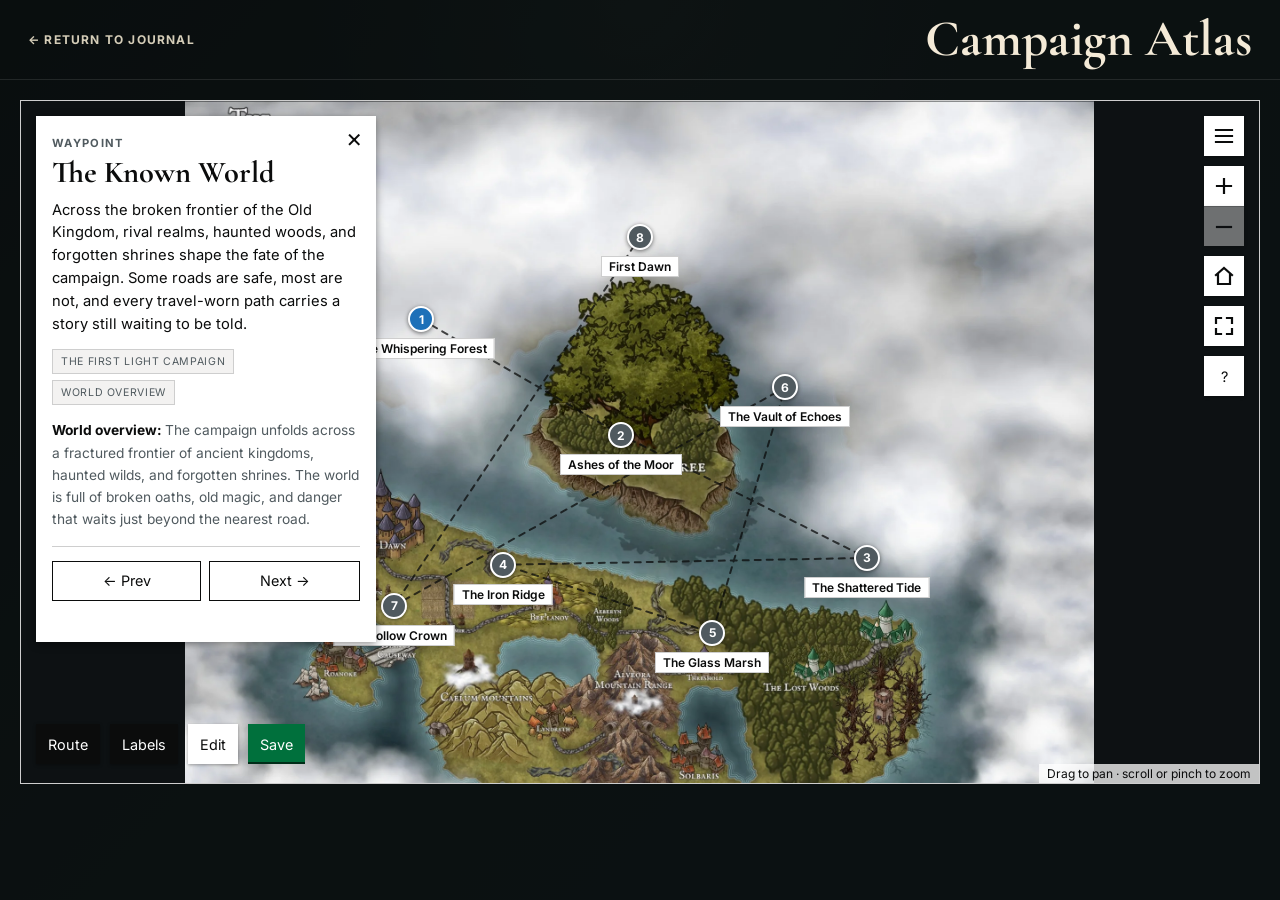
==== commit 8c441274: "Add always-visible Save button to map toolbar Co-authored-by: Copilot <223556219+Copilot@users.norep" ====
--- a/map.html
+++ b/map.html
@@ -66,6 +66,15 @@
               </div>
               <input id="importFile" type="file" accept="application/json,.json" hidden />
             </div>
+            <div id="savePanel" class="save-panel" hidden>
+              <h3>Save for review</h3>
+              <p class="location-description">Opens a pull request with your changes. Nothing goes live until it is approved and merged.</p>
+              <label class="token-field">GitHub token
+                <input id="tokenInput" type="password" autocomplete="off" spellcheck="false" placeholder="Needs contents + pull requests write" />
+              </label>
+              <button class="btn primary" id="publishBtn" type="button">Open pull request</button>
+              <p class="location-description">No token? Leave it blank to copy the JSON and open GitHub's editor instead.</p>
+            </div>
             <p class="status-line" id="statusLine" role="status"></p>
           </aside>
 
@@ -94,6 +103,7 @@
             <button class="im-btn im-btn--label" id="routeBtn" type="button" aria-pressed="true">Route</button>
             <button class="im-btn im-btn--label" id="labelsBtn" type="button" aria-pressed="true">Labels</button>
             <button class="im-btn im-btn--label" id="editModeBtn" type="button" aria-pressed="false">Edit</button>
+            <button class="im-btn im-btn--label im-btn--save" id="saveBtn" type="button" aria-expanded="false" aria-controls="savePanel">Save</button>
           </div>
 
           <div class="im-help" id="helpPanel" role="dialog" aria-label="Keyboard help" hidden>
--- a/map.css
+++ b/map.css
@@ -82,7 +82,17 @@
 .editor-tools { display:flex; flex-wrap:wrap; gap:8px; margin-top:12px; }
 .editor-tools .btn { flex:1 1 auto; border:1px solid var(--im-fg); box-shadow:none; }
 .editor-tools .btn.primary { border-color:#00703c; }
+.token-field { display:grid; gap:4px; margin-top:12px; color:var(--im-secondary); font-size:.68rem; letter-spacing:.08em; text-transform:uppercase; }
+.token-field input { width:100%; padding:8px 10px; border:2px solid var(--im-fg); border-radius:0; background:var(--im-bg); color:var(--im-fg); letter-spacing:0; text-transform:none; font-size:.8rem; }
+.im-btn--save { background:#00703c; color:#fff; box-shadow:inset 0 -2px 0 #002d18; }
+.im-btn--save:hover:not(:disabled) { background:#005a30; }
+.im-btn--save.has-edits::after { content:""; width:8px; height:8px; margin-left:8px; border-radius:50%; background:#ffdd00; }
+.save-panel { margin-top:16px; padding-top:14px; border-top:1px solid var(--im-border); display:grid; gap:10px; }
+.save-panel h3 { margin:0; font:700 1.3rem/1 "Cormorant Garamond",Georgia,serif; }
+.save-panel .location-description { margin:0; }
+.save-panel .btn { border:1px solid #00703c; box-shadow:inset 0 -2px 0 #002d18; }
 .status-line { margin:10px 0 0; min-height:1.2em; color:#00703c; font-size:.8rem; font-weight:600; }
+.status-line a { color:#1d70b8; font-weight:700; }
 .im-help { position:absolute; z-index:8; left:50%; top:50%; transform:translate(-50%,-50%); width:min(420px,calc(100% - 30px)); max-height:calc(100% - 30px); overflow:auto; padding:18px 20px; background:var(--im-bg); color:var(--im-fg); box-shadow:0 2px 12px rgba(0,0,0,.6); }
 .im-help h2 { margin:0 0 12px; font:700 1.6rem/1 "Cormorant Garamond",Georgia,serif; }
 .im-help dl { display:grid; grid-template-columns:auto 1fr; gap:8px 16px; margin:0; font-size:.88rem; }
